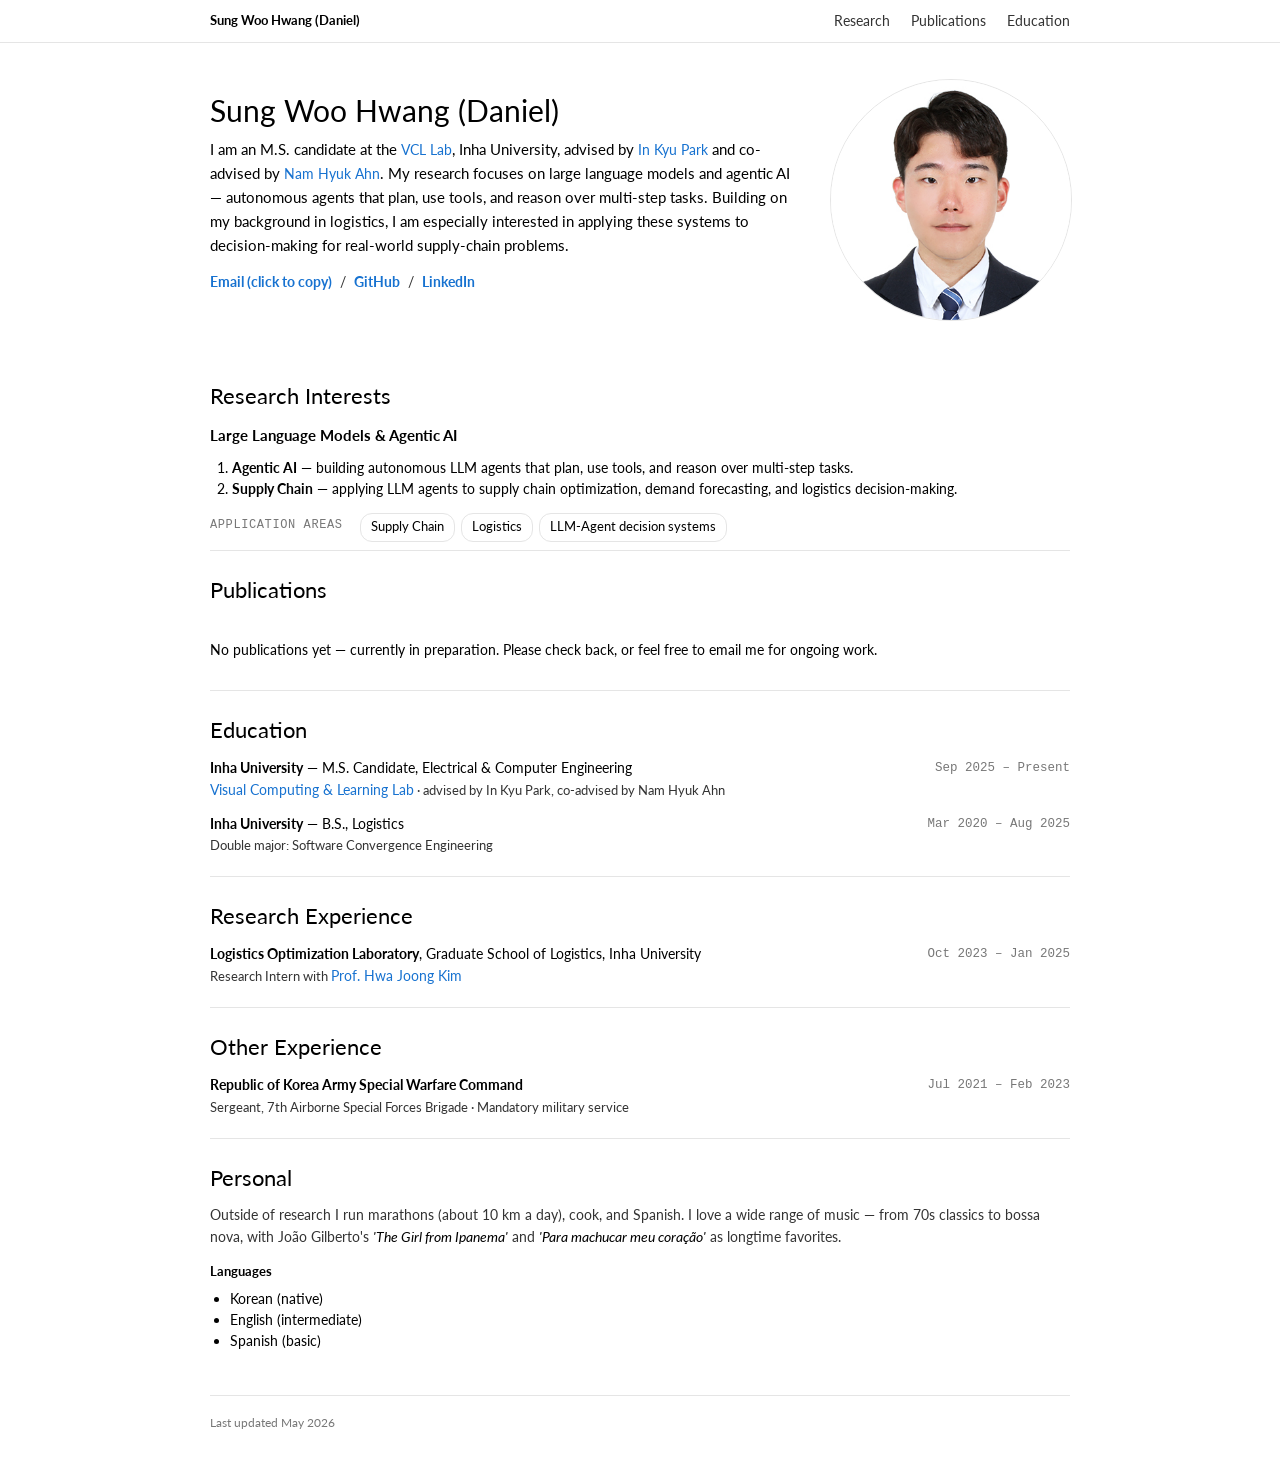
==== index.html @ b9401f95 "Update research interest to Supply Chain; tidy Personal note Co-Authored-By: Claude Opus 4.8 (1M con" ====
<!doctype html>
<html lang="en">
<head>
<meta charset="utf-8">
<title>Sung Woo Hwang (Daniel) — PhD Applicant</title>
<meta name="viewport" content="width=device-width, initial-scale=1">
<meta name="author" content="Sung Woo Hwang (Daniel)">
<link rel="icon" type="image/jpeg" href="images/SungWoo_Hwang.jpg">
<style>
/* ============================================================
   Daniel Hwang Academic Site — Colors & Type
   ============================================================ */

/* ----- Webfonts (Google Fonts CDN, matching the reference) ----- */
@import url('https://fonts.googleapis.com/css2?family=Lato:ital,wght@0,400;0,700;0,900;1,400;1,700&display=swap');

:root {
  /* ----- Color palette ----- */
  /* Foreground / text */
  --fg-1: #000000;          /* primary text — pure black like the reference */
  --fg-2: #333333;           /* secondary text */
  --fg-3: #777777;           /* tertiary text / captions */

  /* Background */
  --bg-1: #ffffff;           /* page background — pure white */
  --bg-2: #fafafa;           /* subtle inset / tables */
  --bg-3: #f0f0f0;           /* dividers / hairlines */

  /* Brand accents — the iconic Jon Barron template pair */
  --link: #1772d0;           /* link blue (resting) */
  --link-hover: #f09228;     /* warm orange (hover/focus) */

  /* Highlight (used for `span.highlight` — paper-title emphasis) */
  --highlight-bg: #ffffd0;   /* pale yellow */

  /* Semantic helpers */
  --rule: #e5e5e5;           /* subtle horizontal rule color */
  --code-bg: #f6f6f6;
  --code-fg: #c7254e;        /* classic Bootstrap-era inline code red */

  /* ----- Type ----- */
  --font-sans: 'Lato', Verdana, Helvetica, sans-serif;
  --font-mono: ui-monospace, SFMono-Regular, Menlo, Monaco, Consolas, "Liberation Mono", monospace;

  /* Font sizes — match the original: body 14px, h2 22px, name 32px */
  --fs-name: 32px;           /* the big name banner */
  --fs-h1: 28px;
  --fs-h2: 22px;             /* section headers ("About Me", "Education"…) */
  --fs-h3: 18px;
  --fs-paper: 14px;          /* .papertitle — bold body */
  --fs-body: 14px;           /* paragraphs, list items, links */
  --fs-small: 12px;          /* footer text */

  /* Weights */
  --fw-regular: 400;
  --fw-bold: 700;            /* used for .papertitle and <strong> */

  /* Line heights */
  --lh-body: 1.5;
  --lh-heading: 1.2;

  /* ----- Spacing (table-layout era — mostly padding-driven) ----- */
  --pad-cell: 16px;          /* td padding inside section tables */
  --pad-profile: 2.5%;       /* % padding around the hero/profile cells */
  --gap-section: 0px;        /* sections butt directly against each other */
  --max-content: 800px;      /* outer table max-width */

  /* ----- Borders / radii ----- */
  --radius-photo: 50%;       /* avatar — circular */
  --radius-box: 10px;        /* .colored-box rounded corners */
  --radius-none: 0px;        /* most elements are unrounded */

  /* ----- Motion ----- */
  --t-fade: 0.2s ease-in-out;
}

/* ============================================================
   Semantic styles — mirror the reference stylesheet exactly
   ============================================================ */

body, td, th, tr, p, a, li, ul {
  font-family: var(--font-sans);
  font-size: var(--fs-body);
  color: var(--fg-1);
  line-height: var(--lh-body);
}

strong {
  font-family: var(--font-sans);
  font-size: var(--fs-body);
  font-weight: var(--fw-bold);
}

h1 {
  margin: 0;
  font-weight: var(--fw-regular);
  font-family: var(--font-sans);
  font-size: var(--fs-h1);
  line-height: var(--lh-heading);
}

h2 {
  margin: 0;
  font-weight: var(--fw-regular);
  font-family: var(--font-sans);
  font-size: var(--fs-h2);
  line-height: var(--lh-heading);
}

h3 {
  margin: 0;
  font-weight: var(--fw-bold);
  font-family: var(--font-sans);
  font-size: var(--fs-h3);
}

.name {
  padding-top: 20px;
  margin: 0;
  font-family: var(--font-sans);
  font-size: var(--fs-name);
  font-weight: var(--fw-regular);
}

.papertitle {
  font-family: var(--font-sans);
  font-size: var(--fs-paper);
  font-weight: var(--fw-bold);
}

a {
  color: var(--link);
  text-decoration: none;
}

a:focus,
a:hover {
  color: var(--link-hover);
  text-decoration: none;
}

span.highlight {
  background-color: var(--highlight-bg);
}

.colored-box {
  color: var(--fg-1);
  padding: 20px;
  display: inline-block;
  border-radius: var(--radius-box);
}

.fade,
.two {
  transition: opacity var(--t-fade);
  -moz-transition: opacity var(--t-fade);
  -webkit-transition: opacity var(--t-fade);
}

</style>
<style>
  html, body { background: #fff; }
  body { margin: 0; }

  .container { max-width: 860px; margin: 0 auto; padding: 0 16px; }

  /* sticky mini nav */
  .topnav {
    position: sticky; top: 0; z-index: 10;
    background: rgba(255,255,255,0.94);
    backdrop-filter: saturate(140%) blur(6px);
    -webkit-backdrop-filter: saturate(140%) blur(6px);
    border-bottom: 1px solid var(--rule);
  }
  .topnav .row {
    max-width: 860px; margin: 0 auto; padding: 10px 16px;
    display: flex; justify-content: space-between; align-items: center;
    font-family: var(--font-sans); font-size: 13px;
  }
  .topnav .name { font-weight: 700; color: var(--fg-1); font-size: 13px; padding: 0; margin: 0; }
  .topnav nav a { margin-left: 18px; color: var(--fg-2); }
  .topnav nav a:hover { color: var(--link-hover); }

  /* hero — circular frame, head positioned to stay visible */
  .hero { display: grid; grid-template-columns: 1fr 240px; gap: 32px;
          padding: 36px 0 22px; align-items: center; }
  .hero .portrait-wrap {
    width: 240px; height: 240px;
    border-radius: 50%;
    overflow: hidden;
    background: #fff;
    border: 1px solid var(--rule);
  }
  .hero img.portrait {
    width: 100%; height: 100%;
    object-fit: cover;
    object-position: center 18%;
    display: block;
  }
  .hero .name { padding: 0; font-size: 30px; line-height: 1.15; margin: 0 0 10px; }
  .hero .intro { font-size: 15px; line-height: 1.6; color: var(--fg-1); margin: 0 0 14px; }
  .hero .links { font-size: 13.5px; color: var(--fg-2); }
  .hero .links a { font-weight: 700; }
  .applying {
    display: inline-block; padding: 3px 9px; font-size: 11px;
    font-family: var(--font-mono); border-radius: 3px;
    background: #fff8d6; color: #8a5a00; margin-bottom: 10px;
    border: 1px solid #f3e0a0;
  }

  /* downloads strip */
  .downloads {
    display: grid; grid-template-columns: repeat(5, 1fr); gap: 8px;
    padding: 14px 0 0;
  }
  .dl {
    display: flex; align-items: center; justify-content: center;
    padding: 14px 12px;
    border: 1px solid var(--rule); border-radius: 6px;
    background: #fafafa;
    text-decoration: none;
    font-size: 14px; font-weight: 700; color: var(--fg-1);
  }
  .dl.ready { background: #fff; border-color: var(--link); color: var(--link); }
  .dl.ready:hover { background: #f0f7ff; color: var(--link-hover); border-color: var(--link-hover); }
  .dl.pending { cursor: default; opacity: 0.65; }

  /* sections */
  section { padding: 26px 0 8px; border-top: 1px solid var(--rule); }
  section:first-of-type { border-top: none; }
  section h2 {
    font-size: 22px; font-weight: 400; margin: 0 0 14px;
  }
  section p { margin: 0 0 10px; font-size: 14px; line-height: 1.6; }

  /* research interests */
  .ri { font-size: 14px; line-height: 1.65; }
  .ri .lead {
    font-size: 15px; font-weight: 700; margin: 0 0 10px;
    color: var(--fg-1);
  }
  .ri .meta-table {
    display: grid;
    grid-template-columns: 150px 1fr;
    row-gap: 10px;
    margin-top: 14px;
    font-size: 14px;
  }
  .ri .meta-table .lbl {
    font-size: 12px; font-family: var(--font-mono);
    color: var(--fg-3); text-transform: uppercase; letter-spacing: 0.05em;
    padding-top: 3px;
  }
  .ri .meta-table ol {
    margin: 0; padding-left: 18px;
  }
  .ri .meta-table ol li { margin-bottom: 4px; }
  .ri .pills { display: flex; flex-wrap: wrap; gap: 6px; }
  .ri .pill {
    font-size: 12.5px;
    padding: 3px 10px; border: 1px solid var(--rule); border-radius: 12px;
    color: var(--fg-1); background: #fff;
  }

  /* publications */
  .pubs { display: grid; gap: 22px; }
  .pub-block h3 {
    font-size: 14px; font-weight: 700;
    margin: 0 0 10px;
    color: var(--fg-1);
    letter-spacing: 0.02em;
  }
  .pub-block .sub {
    font-size: 12px; font-family: var(--font-mono);
    color: var(--fg-3); text-transform: uppercase; letter-spacing: 0.05em;
    margin: 14px 0 8px;
  }
  .pub-block .empty {
    font-size: 13.5px; color: var(--fg-3); font-style: italic;
    padding: 8px 12px; border: 1px dashed var(--rule); border-radius: 4px;
    background: #fcfcfc;
  }

  /* publication entry — thumb + meta, compact */
  .pub {
    display: grid;
    grid-template-columns: 120px 1fr;
    gap: 14px;
    padding: 10px 0;
    border-bottom: 1px solid #f3f3f3;
  }
  .pub:last-child { border-bottom: none; }
  .pub .thumb {
    width: 120px; height: 80px;
    background: #f0f0f0; border: 1px solid var(--rule); border-radius: 4px;
    display: flex; align-items: center; justify-content: center;
    overflow: hidden;
    font-size: 10px; color: var(--fg-3); font-family: var(--font-mono);
    text-align: center;
  }
  .pub .thumb img { width: 100%; height: 100%; object-fit: cover; display: block; }
  .pub .meta { font-size: 13.5px; line-height: 1.5; }
  .pub .ttl { font-weight: 700; font-size: 14px; color: var(--fg-1); margin: 0 0 2px; }
  .pub .authors { color: var(--fg-2); font-size: 12.5px; margin: 0 0 2px; }
  .pub .authors b { color: var(--fg-1); }
  .pub .venue { color: var(--fg-3); font-size: 12px; font-style: italic; margin: 0 0 4px; }
  .pub .desc { color: var(--fg-1); font-size: 13px; margin: 4px 0 6px; line-height: 1.5; }
  .pub .actions { font-size: 12px; font-family: var(--font-mono); }
  .pub .actions a {
    margin-right: 10px; padding: 1px 6px;
    border: 1px solid var(--link); border-radius: 3px;
    color: var(--link);
  }
  .pub .actions a:hover { color: var(--link-hover); border-color: var(--link-hover); }

  /* education / experience */
  .item { display: grid; grid-template-columns: 1fr auto; gap: 10px; margin-bottom: 12px; }
  .item .body { font-size: 14px; line-height: 1.55; }
  .item .body .org { font-weight: 700; }
  .item .body .role { color: var(--fg-1); }
  .item .body .sub { color: var(--fg-2); font-size: 13px; }
  .item .when {
    font-size: 12.5px; color: var(--fg-3);
    font-family: var(--font-mono); white-space: nowrap;
    padding-top: 2px;
  }

  /* about (personal — bottom) */
  .about { font-size: 13.5px; color: var(--fg-2); line-height: 1.6; }
  .about em { color: var(--fg-1); }

  /* footer */
  footer {
    margin-top: 36px; padding: 18px 0 28px;
    border-top: 1px solid var(--rule);
    font-size: 12px; color: var(--fg-3); display: flex; justify-content: space-between;
  }
  footer a { color: var(--fg-3); }

  @media (max-width: 720px) {
    .hero { grid-template-columns: 1fr; }
    .hero .portrait-wrap { width: 180px; height: 180px; margin: 0 auto; }
    .downloads { grid-template-columns: repeat(2, 1fr); }
    .ri .meta-table { grid-template-columns: 1fr; row-gap: 4px; }
    .ri .meta-table .lbl { padding-top: 8px; }
  }
</style>
</head>
<body>

<div class="topnav">
  <div class="row">
    <p class="name">Sung Woo Hwang (Daniel)</p>
    <nav>
      <a href="#research">Research</a>
      <a href="#publications">Publications</a>
      <a href="#education">Education</a>
      <!-- <a href="#documents">Documents</a> -->
    </nav>
  </div>
</div>

<div class="container">

  <!-- HERO -->
  <header class="hero">
    <div>
      <p class="name">Sung Woo Hwang (Daniel)</p>
      <p class="intro">
        I am an M.S. candidate at the <a href="https://sites.google.com/view/vcl-lab/home">VCL Lab</a>, Inha University, advised by <a href="https://sites.google.com/view/vcl-lab/members/current">In Kyu Park</a> and co-advised by <a href="https://nmhkahn.github.io/">Nam Hyuk Ahn</a>. My research focuses on large language models and agentic AI — autonomous agents that plan, use tools, and reason over multi-step tasks. Building on my background in logistics, I am especially interested in applying these systems to decision-making for real-world supply-chain problems.
      </p>
      <p class="links">
        <a href="#" class="email-copy-link" onclick="copyEmail(event)">Email (click to copy)</a> &nbsp;/&nbsp;
        <a href="https://github.com/Sangreal0616">GitHub</a> &nbsp;/&nbsp;
        <a href="https://www.linkedin.com/in/sung-woo-hwang-6a5749332">LinkedIn</a>
        <!-- &nbsp;/&nbsp; <a href="#documents">Documents</a> -->
      </p>
    </div>
    <div class="portrait-wrap">
      <img class="portrait" src="images/SungWoo_Hwang.jpg" alt="Sung Woo Hwang">
    </div>
  </header>

  <!-- DOCUMENTS (disabled — re-enable by uncommenting the block below)
  <section id="documents" style="border-top:none; padding-top: 0;">
    <h2>Documents</h2>
    <div class="downloads">
      <a class="dl pending" aria-disabled="true">CV</a>
      <a class="dl pending" aria-disabled="true">SOP</a>
      <a class="dl pending" aria-disabled="true">Transcript</a>
      <a class="dl pending" aria-disabled="true">GRE</a>
      <a class="dl pending" aria-disabled="true">TOEFL</a>
    </div>
  </section>
  -->

  <!-- Spacer so the first visible section (Research) doesn't butt against the hero -->
  <div style="height: 14px;"></div>

  <!-- RESEARCH -->
  <section id="research">
    <h2>Research Interests</h2>
    <div class="ri">
      <p class="lead">Large Language Models &amp; Agentic AI</p>
      <ol style="padding-left: 22px; margin: 0;">
        <li><b>Agentic AI</b> — building autonomous LLM agents that plan, use tools, and reason over multi-step tasks.</li>
        <li><b>Supply Chain</b> — applying LLM agents to supply chain optimization, demand forecasting, and logistics decision-making.</li>
      </ol>

      <div class="meta-table">
        <div class="lbl">Application Areas</div>
        <div class="pills">
          <span class="pill">Supply Chain</span>
          <span class="pill">Logistics</span>
          <span class="pill">LLM-Agent decision systems</span>
        </div>
      </div>
    </div>
  </section>

  <!-- PUBLICATIONS -->
  <section id="publications">
    <h2>Publications</h2>
    <div class="pubs">

      <div class="empty" style="padding: 22px 0;">
        No publications yet — currently in preparation. Please check back, or feel free to email me for ongoing work.
      </div>

      <!--
      ============================================================
      TEMPLATE for adding a publication later.
      Copy the markup below into <div class="pubs"> and remove the
      .empty placeholder above when adding your first paper.

      <div class="pub-block">
        <h3>International</h3>
        <div class="sub">Journal</div>
        <div class="pub">
          <div class="thumb">[ figure ]</div>
          <div class="meta">
            <p class="ttl">Paper title here</p>
            <p class="authors"><b>S. W. Hwang</b>, Co-author A, Co-author B</p>
            <p class="venue">Venue name &middot; Year</p>
            <p class="desc">One-line summary.</p>
            <p class="actions">
              <a href="#">paper</a><a href="#">code</a><a href="#">demo</a>
            </p>
          </div>
        </div>
      </div>

      Notes:
      - h3 values: "International" or "Domestic (Korea)"
      - sub values: "Journal" or "Conference" or "Workshop"
      - thumb can be plain text or an <img src="...">
      ============================================================
      -->

    </div>
  </section>

  <!-- EDUCATION -->
  <section id="education">
    <h2>Education</h2>
    <div class="item">
      <div class="body">
        <span class="org">Inha University</span> — M.S. Candidate, Electrical &amp; Computer Engineering<br>
        <span class="sub"><a href="https://sites.google.com/view/vcl-lab/home">Visual Computing &amp; Learning Lab</a> · advised by In Kyu Park, co-advised by Nam Hyuk Ahn</span>
      </div>
      <div class="when">Sep 2025 – Present</div>
    </div>
    <div class="item">
      <div class="body">
        <span class="org">Inha University</span> — B.S., Logistics<br>
        <span class="sub">Double major: Software Convergence Engineering</span>
      </div>
      <div class="when">Mar 2020 – Aug 2025</div>
    </div>
  </section>

  <!-- RESEARCH EXPERIENCE -->
  <section id="experience">
    <h2>Research Experience</h2>
    <div class="item">
      <div class="body">
        <span class="org">Logistics Optimization Laboratory</span>, Graduate School of Logistics, Inha University<br>
        <span class="sub">Research Intern with <a href="https://apsl.inha.ac.kr/logistics/4373/subview.do">Prof. Hwa Joong Kim</a></span>
      </div>
      <div class="when">Oct 2023 – Jan 2025</div>
    </div>
  </section>

  <!-- OTHER EXPERIENCE -->
  <section id="other">
    <h2>Other Experience</h2>
    <div class="item">
      <div class="body">
        <span class="org">Republic of Korea Army Special Warfare Command</span><br>
        <span class="sub">Sergeant, 7th Airborne Special Forces Brigade · Mandatory military service</span>
      </div>
      <div class="when">Jul 2021 – Feb 2023</div>
    </div>
  </section>

  <!-- ABOUT (personal) -->
  <section id="about">
    <h2>Personal</h2>
    <p class="about">
      Outside of research I run marathons (about 10&nbsp;km a day), cook, and Spanish. I love a wide range of music — from 70s classics to bossa nova, with João&nbsp;Gilberto's <em>'The Girl from Ipanema'</em> and <em>'Para machucar meu coração'</em> as longtime favorites.
    </p>
    <h3 style="font-size:13px; font-weight:700; margin: 14px 0 6px; color: var(--fg-1);">Languages</h3>
    <ul style="margin:0; padding-left: 20px; font-size: 13.5px; color: var(--fg-2); line-height: 1.7;">
      <li>Korean (native)</li>
      <li>English (intermediate)</li>
      <li>Spanish (basic)</li>
    </ul>
  </section>

  <footer>
    <span>Last updated May 2026</span>
  </footer>

</div>

<script>
function copyEmail(event) {
  event.preventDefault();
  const email = 'sungwoo.hwang6@gmail.com';
  const link = event.currentTarget;
  const original = link.textContent;
  const showFeedback = (msg) => {
    link.textContent = msg;
    setTimeout(() => { link.textContent = original; }, 1500);
  };
  if (navigator.clipboard && navigator.clipboard.writeText) {
    navigator.clipboard.writeText(email)
      .then(() => showFeedback('Copied!'))
      .catch(() => showFeedback(email));
  } else {
    showFeedback('Copied!');
  }
}
</script>

</body>
</html>
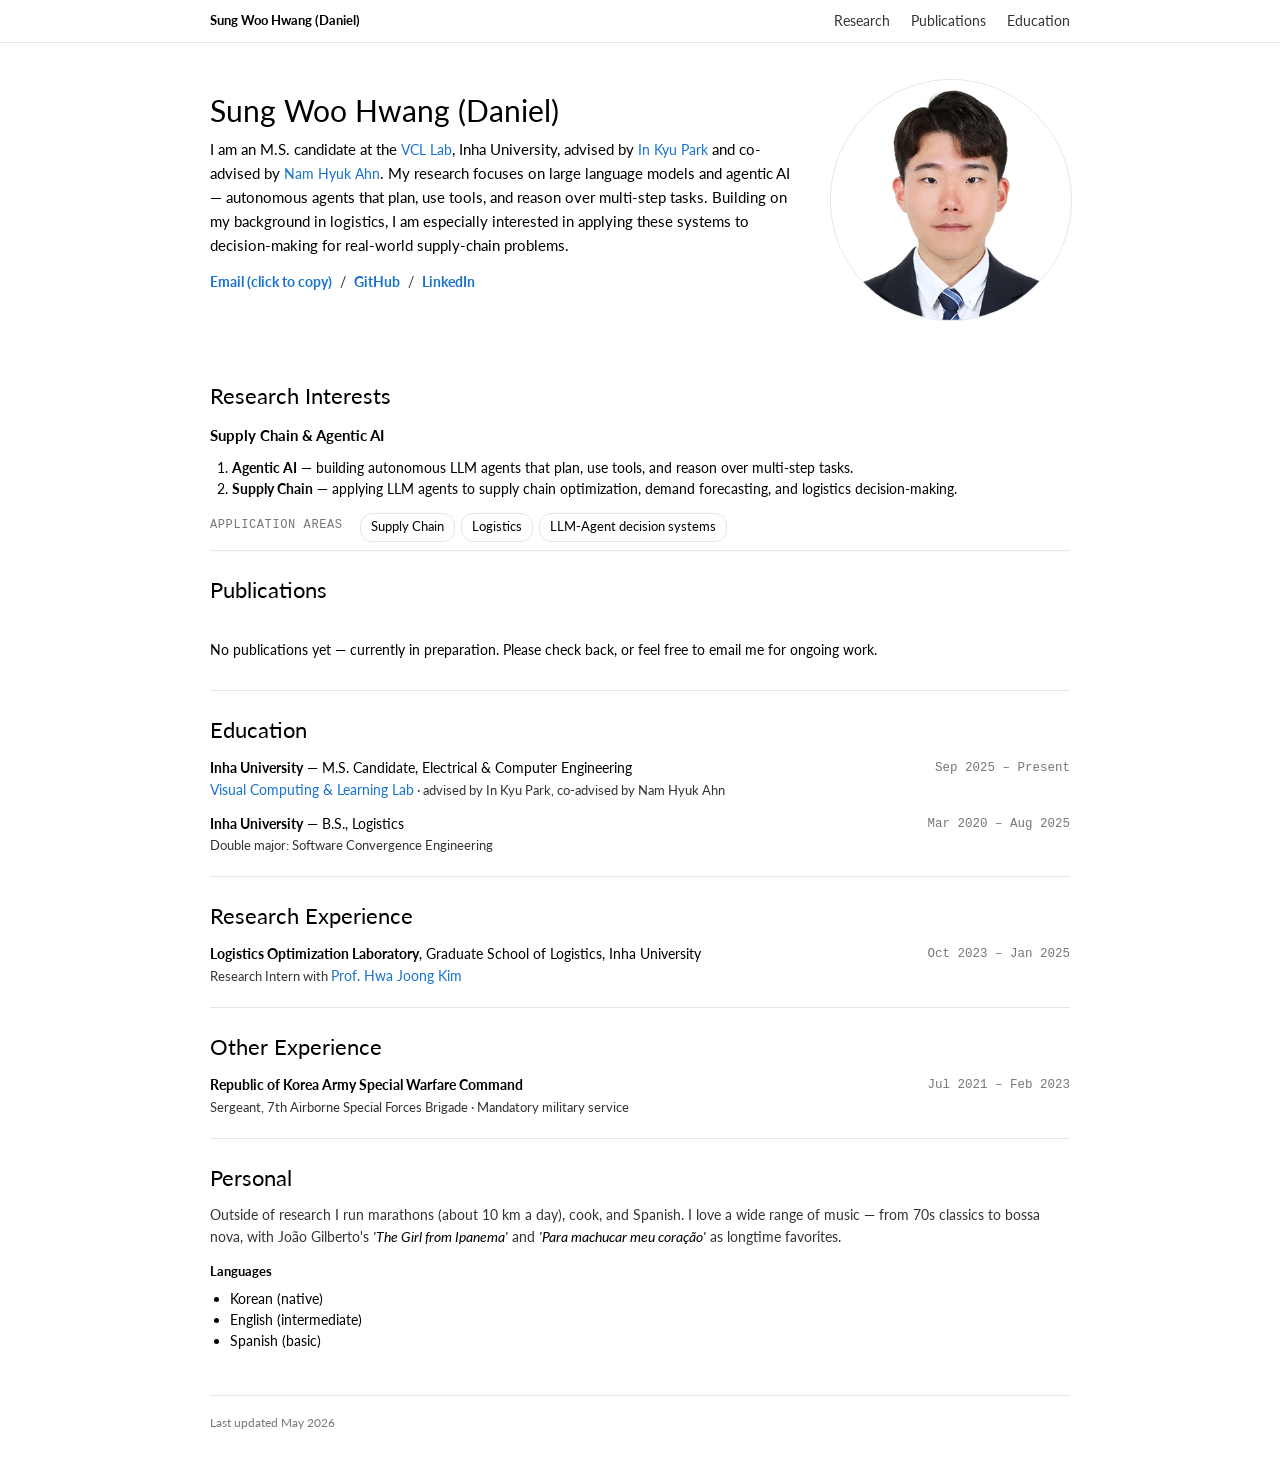
==== commit ec3afc81: "Reframe research lead to Supply Chain & Agentic AI Co-Authored-By: Claude Opus 4.8 (1M context) <nor" ====
--- a/index.html
+++ b/index.html
@@ -401,7 +401,7 @@
   <section id="research">
     <h2>Research Interests</h2>
     <div class="ri">
-      <p class="lead">Large Language Models &amp; Agentic AI</p>
+      <p class="lead">Supply Chain &amp; Agentic AI</p>
       <ol style="padding-left: 22px; margin: 0;">
         <li><b>Agentic AI</b> — building autonomous LLM agents that plan, use tools, and reason over multi-step tasks.</li>
         <li><b>Supply Chain</b> — applying LLM agents to supply chain optimization, demand forecasting, and logistics decision-making.</li>
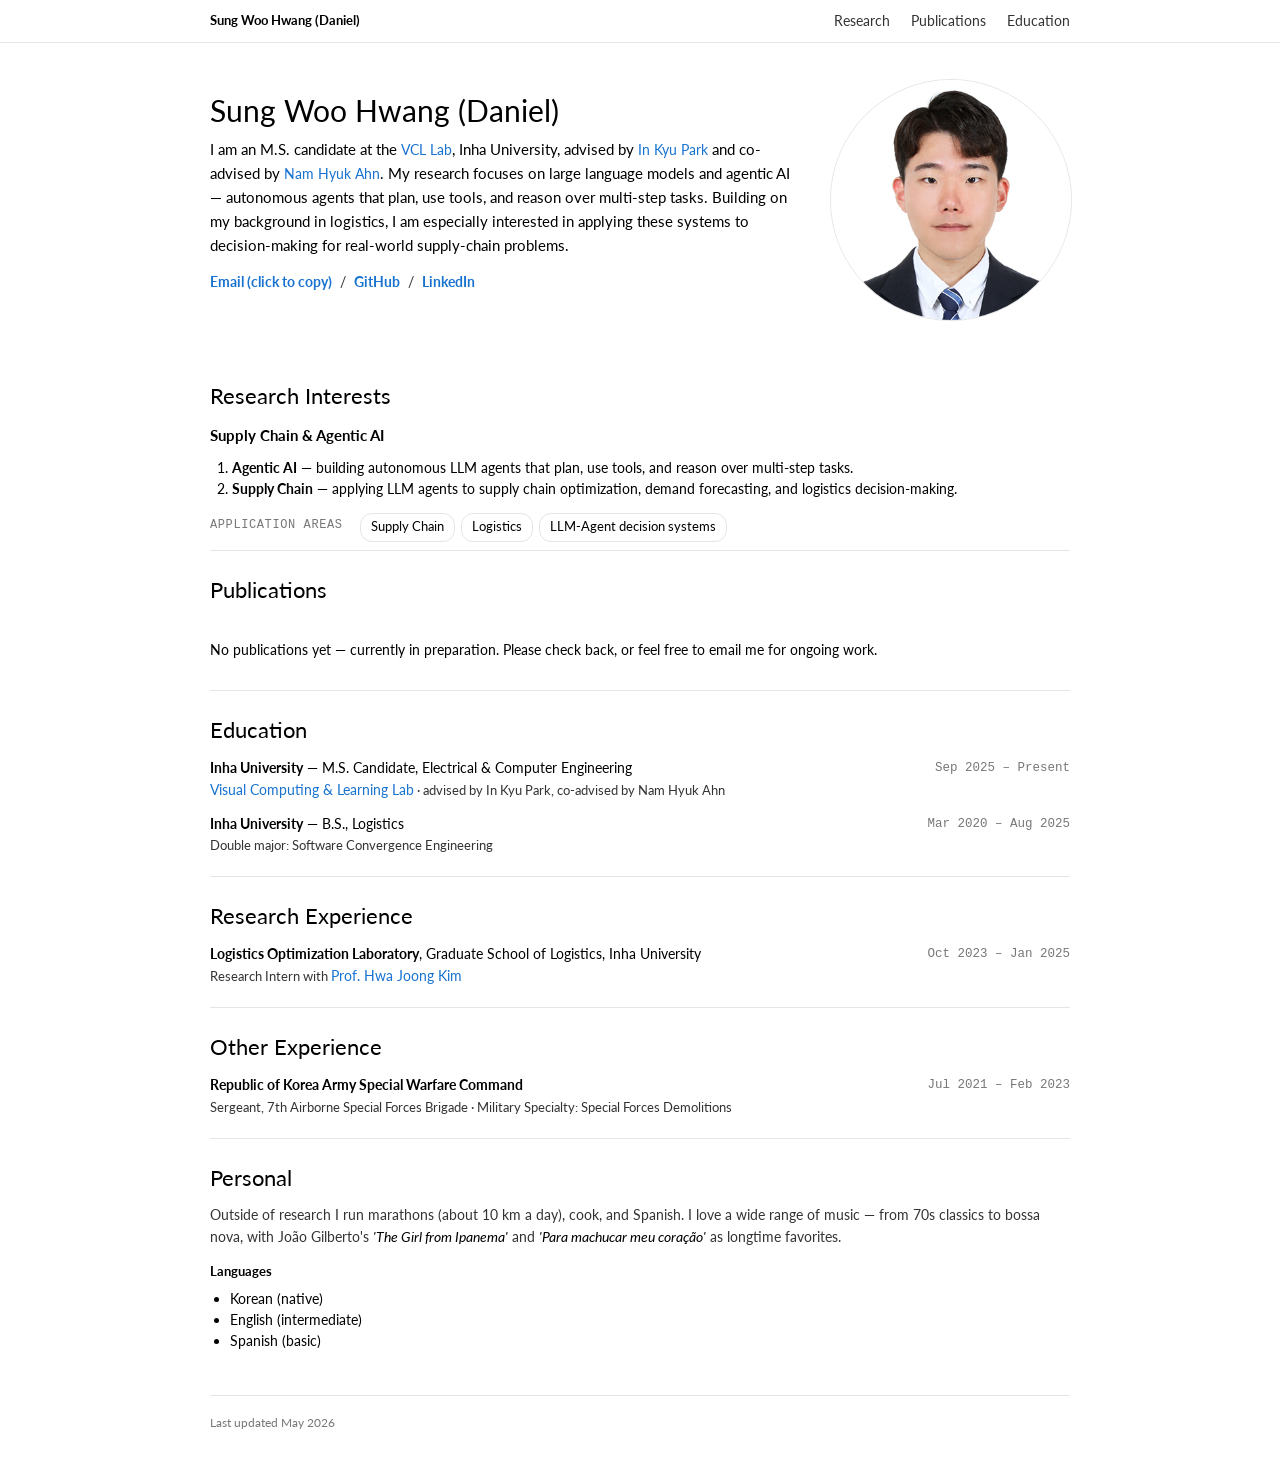
==== commit 9d494d1c: "Update military service line to specialty Co-Authored-By: Claude Opus 4.8 (1M context) <noreply@anth" ====
--- a/index.html
+++ b/index.html
@@ -497,7 +497,7 @@
     <div class="item">
       <div class="body">
         <span class="org">Republic of Korea Army Special Warfare Command</span><br>
-        <span class="sub">Sergeant, 7th Airborne Special Forces Brigade · Mandatory military service</span>
+        <span class="sub">Sergeant, 7th Airborne Special Forces Brigade · Military Specialty: Special Forces Demolitions</span>
       </div>
       <div class="when">Jul 2021 – Feb 2023</div>
     </div>
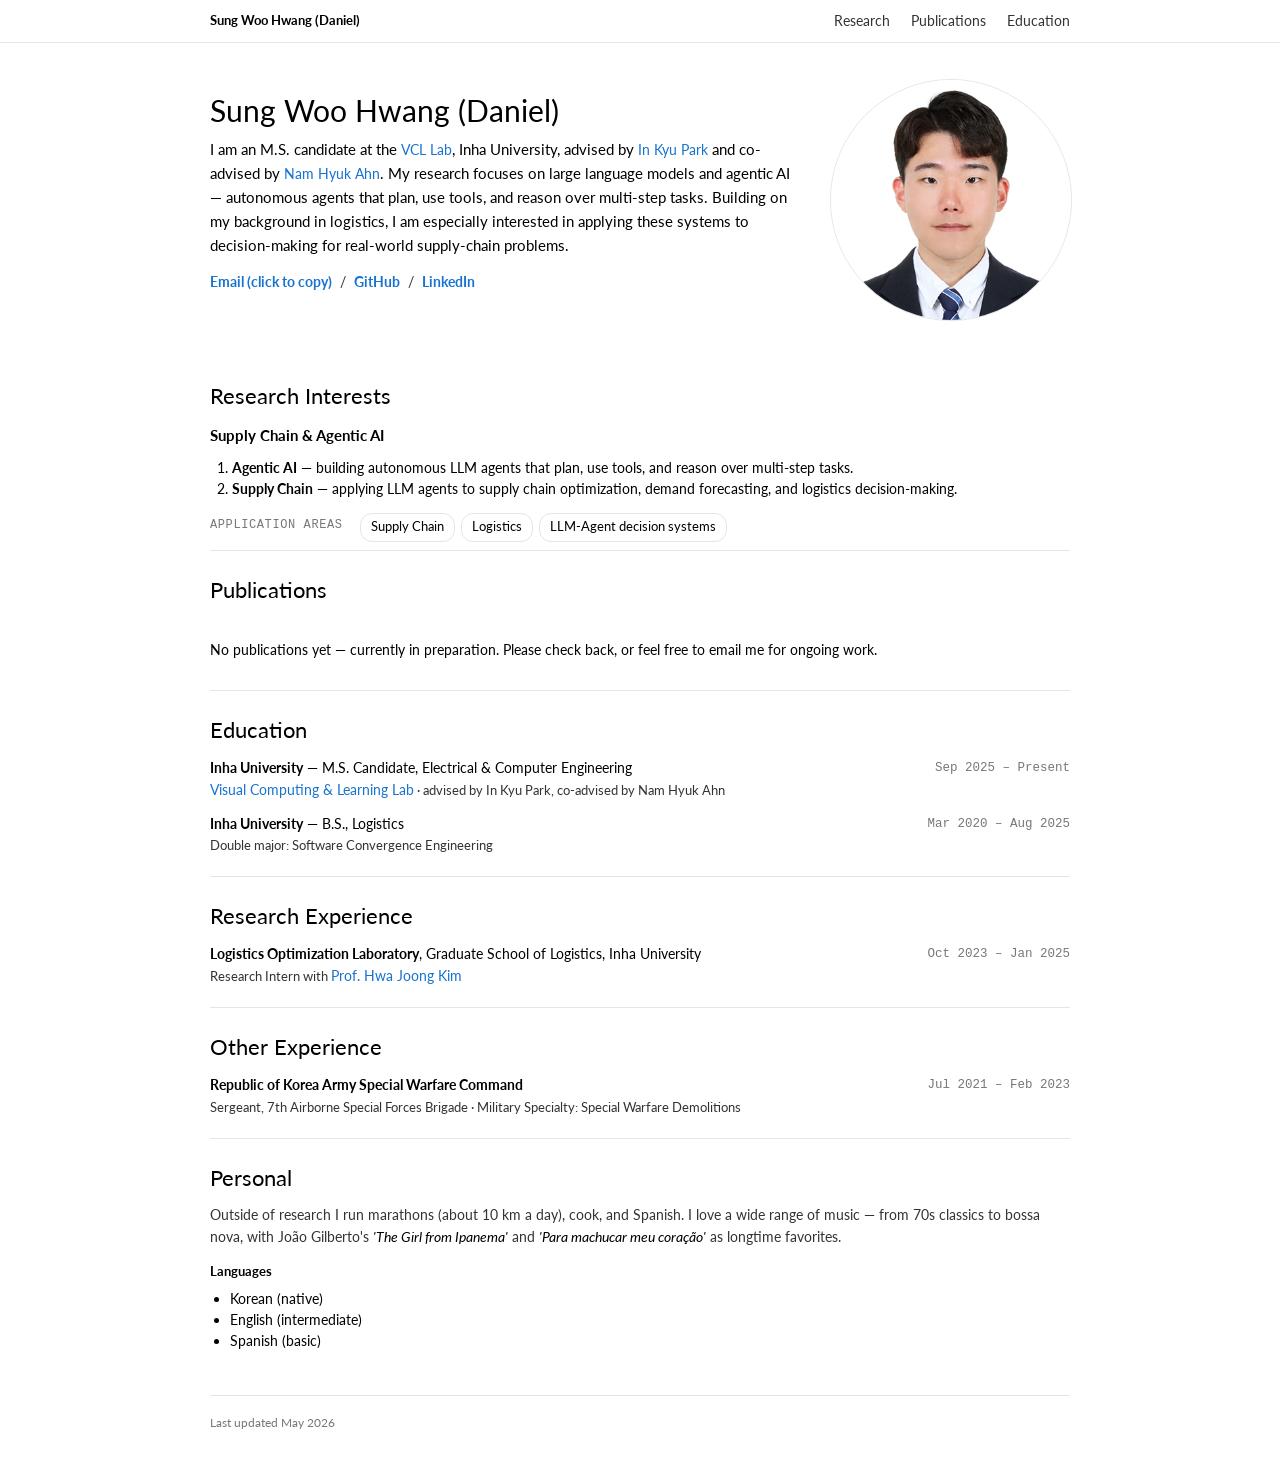
==== commit aba510f6: "Reword military specialty to Special Warfare Demolitions Co-Authored-By: Claude Opus 4.8 (1M context" ====
--- a/index.html
+++ b/index.html
@@ -497,7 +497,7 @@
     <div class="item">
       <div class="body">
         <span class="org">Republic of Korea Army Special Warfare Command</span><br>
-        <span class="sub">Sergeant, 7th Airborne Special Forces Brigade · Military Specialty: Special Forces Demolitions</span>
+        <span class="sub">Sergeant, 7th Airborne Special Forces Brigade · Military Specialty: Special Warfare Demolitions</span>
       </div>
       <div class="when">Jul 2021 – Feb 2023</div>
     </div>
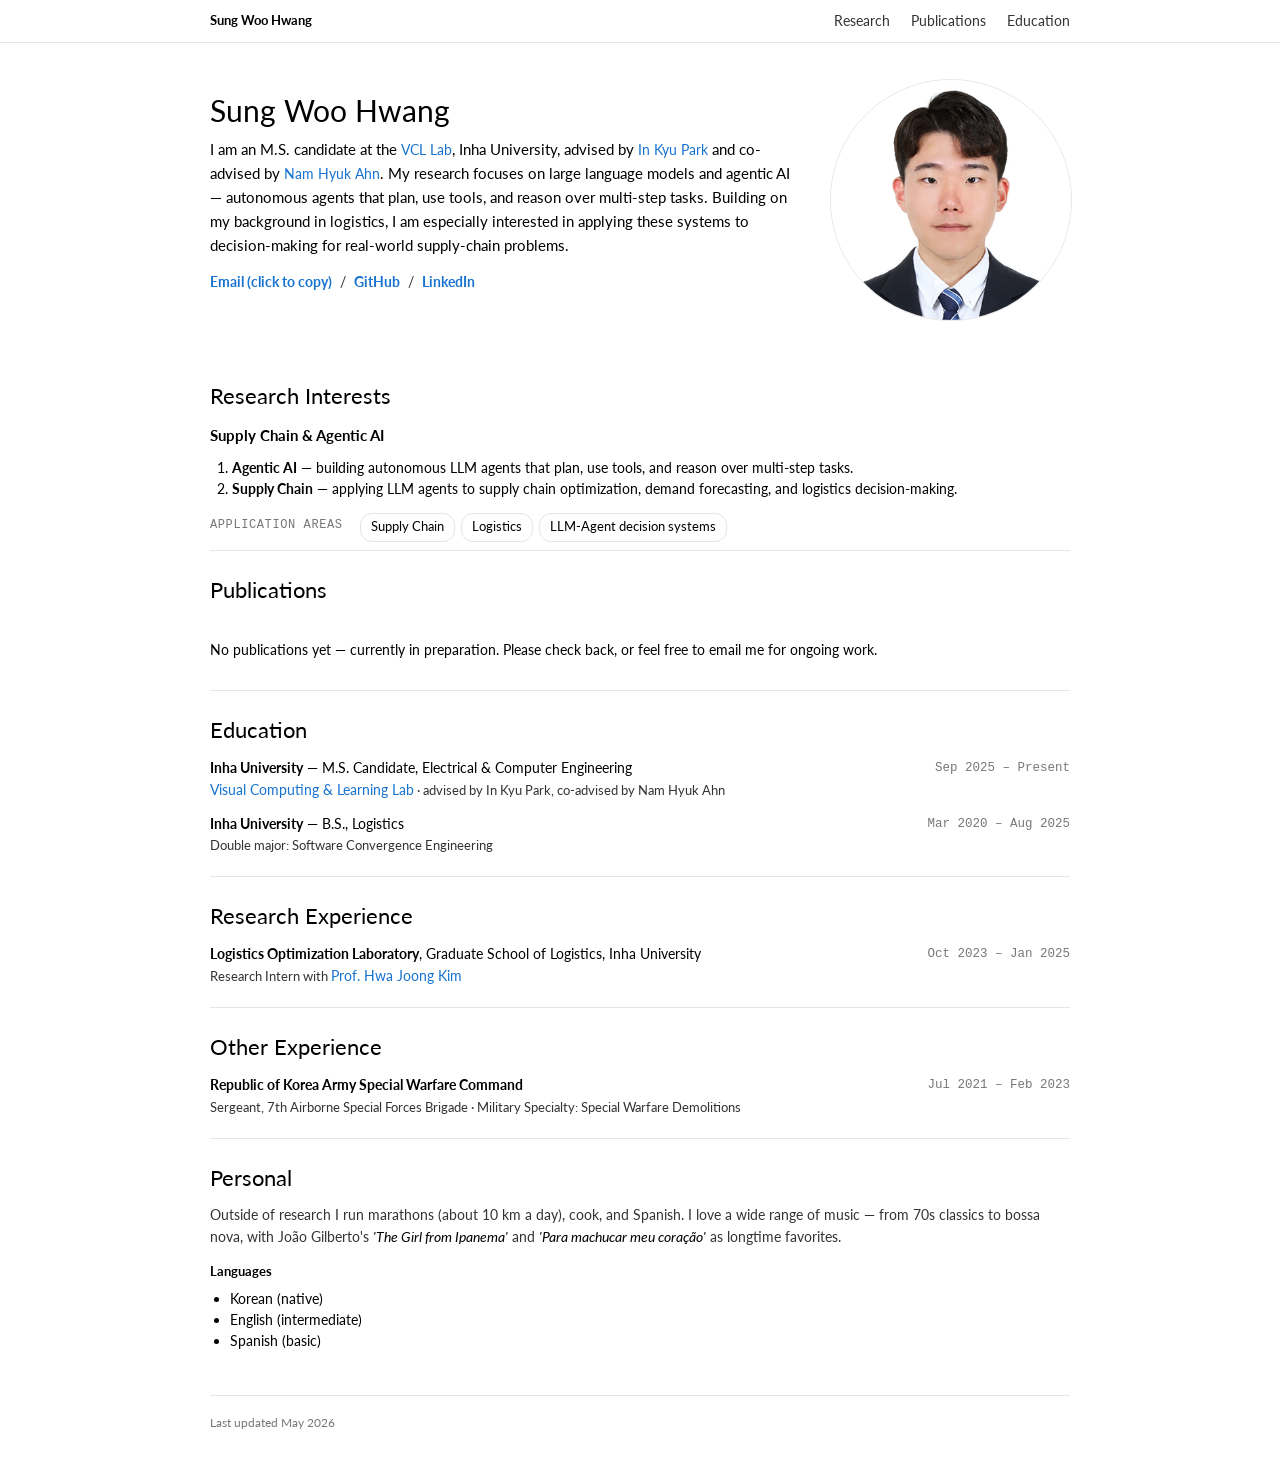
==== commit ad93c1ad: "Remove "(Daniel)" from name across site Updates the page title, author meta, sticky nav, and hero he" ====
--- a/index.html
+++ b/index.html
@@ -2,13 +2,13 @@
 <html lang="en">
 <head>
 <meta charset="utf-8">
-<title>Sung Woo Hwang (Daniel) — PhD Applicant</title>
+<title>Sung Woo Hwang — PhD Applicant</title>
 <meta name="viewport" content="width=device-width, initial-scale=1">
-<meta name="author" content="Sung Woo Hwang (Daniel)">
+<meta name="author" content="Sung Woo Hwang">
 <link rel="icon" type="image/jpeg" href="images/SungWoo_Hwang.jpg">
 <style>
 /* ============================================================
-   Daniel Hwang Academic Site — Colors & Type
+   Sung Woo Hwang Academic Site — Colors & Type
    ============================================================ */
 
 /* ----- Webfonts (Google Fonts CDN, matching the reference) ----- */
@@ -350,7 +350,7 @@
 
 <div class="topnav">
   <div class="row">
-    <p class="name">Sung Woo Hwang (Daniel)</p>
+    <p class="name">Sung Woo Hwang</p>
     <nav>
       <a href="#research">Research</a>
       <a href="#publications">Publications</a>
@@ -365,7 +365,7 @@
   <!-- HERO -->
   <header class="hero">
     <div>
-      <p class="name">Sung Woo Hwang (Daniel)</p>
+      <p class="name">Sung Woo Hwang</p>
       <p class="intro">
         I am an M.S. candidate at the <a href="https://sites.google.com/view/vcl-lab/home">VCL Lab</a>, Inha University, advised by <a href="https://sites.google.com/view/vcl-lab/members/current">In Kyu Park</a> and co-advised by <a href="https://nmhkahn.github.io/">Nam Hyuk Ahn</a>. My research focuses on large language models and agentic AI — autonomous agents that plan, use tools, and reason over multi-step tasks. Building on my background in logistics, I am especially interested in applying these systems to decision-making for real-world supply-chain problems.
       </p>
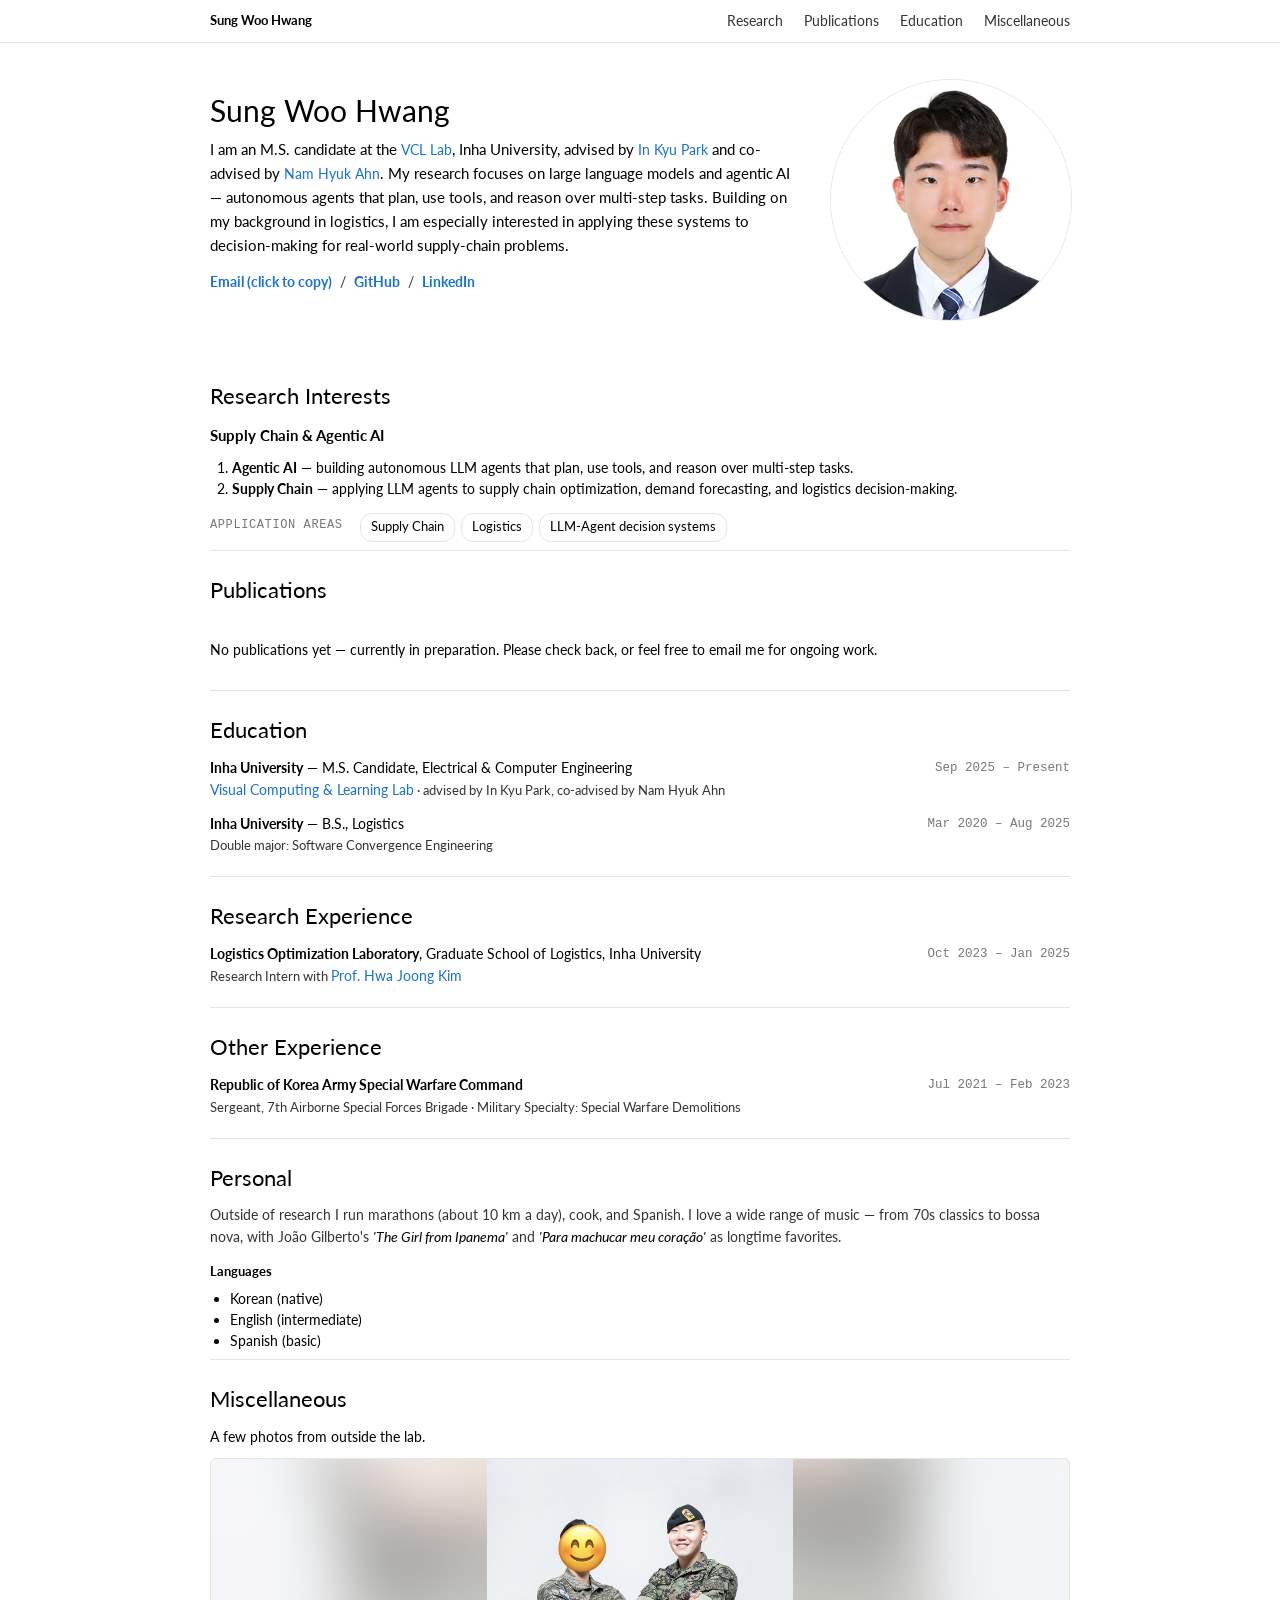
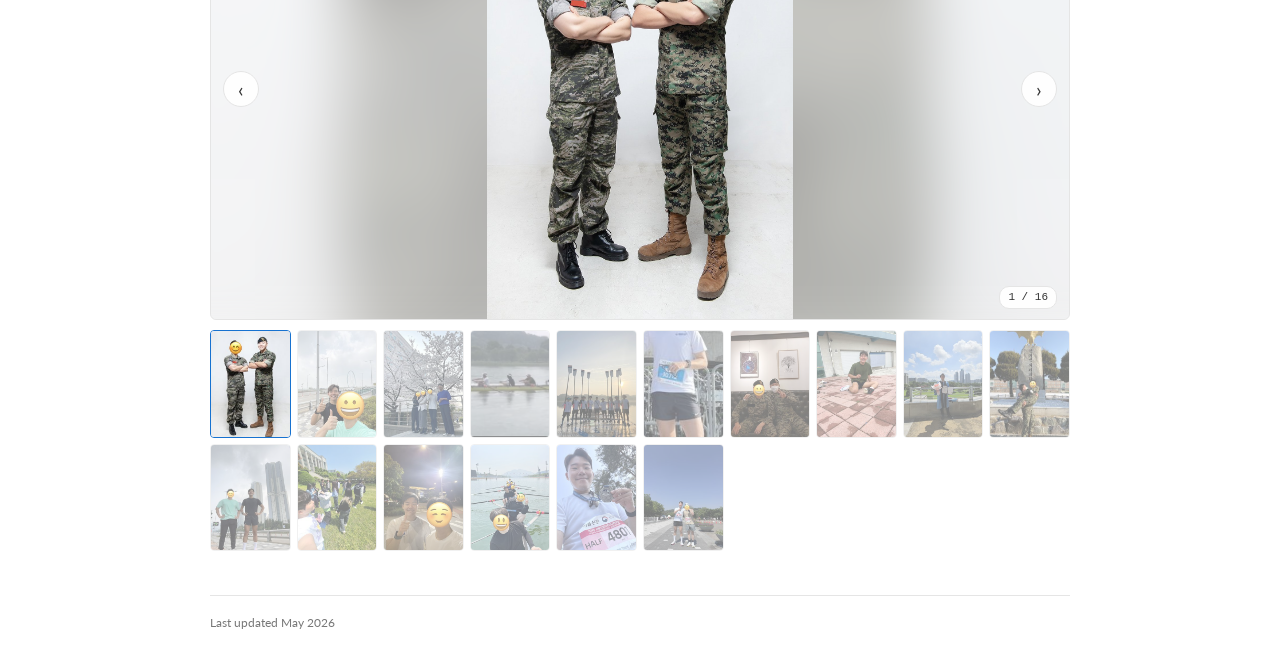
==== commit 9af00936: "Add Miscellaneous photo gallery Shuffles the 16 personal photos on each visit and rotates through th" ====
--- a/index.html
+++ b/index.html
@@ -329,6 +329,92 @@
   .about { font-size: 13.5px; color: var(--fg-2); line-height: 1.6; }
   .about em { color: var(--fg-1); }
 
+  /* miscellaneous gallery */
+  .gallery { margin-top: 4px; }
+
+  /* contained stage — the set mixes 3:4 portraits with a 0.27 panorama and a
+     16:9 landscape, so nothing is cropped to a fixed frame */
+  .gallery .stage {
+    position: relative;
+    height: 460px;
+    background: var(--bg-2);
+    border: 1px solid var(--rule);
+    border-radius: 6px;
+    overflow: hidden;
+  }
+  .gallery .shot {
+    position: absolute; top: 0; left: 0;
+    width: 100%; height: 100%;
+    object-fit: contain;
+    opacity: 0;
+    transition: opacity 0.45s ease-in-out;
+  }
+  .gallery .shot.on { opacity: 1; }
+
+  /* blurred fill behind the photo — the set is mostly 3:4 portrait, which would
+     otherwise leave most of a full-width stage as flat grey */
+  .gallery .haze {
+    position: absolute; top: 0; left: 0;
+    width: 100%; height: 100%;
+    object-fit: cover;
+    transform: scale(1.18);
+    filter: blur(26px) saturate(1.25);
+    opacity: 0.38;
+    transition: opacity 0.45s ease-in-out;
+  }
+
+  .gallery .gnav {
+    position: absolute; top: 50%;
+    transform: translateY(-50%);
+    width: 36px; height: 36px; padding: 0;
+    display: flex; align-items: center; justify-content: center;
+    font: 400 20px/1 var(--font-sans);
+    color: var(--fg-2);
+    background: rgba(255,255,255,0.92);
+    border: 1px solid var(--rule);
+    border-radius: 50%;
+    cursor: pointer;
+    transition: color var(--t-fade), border-color var(--t-fade);
+  }
+  .gallery .gnav:hover,
+  .gallery .gnav:focus-visible { color: var(--link-hover); border-color: var(--link-hover); }
+  .gallery .gnav.prev { left: 12px; }
+  .gallery .gnav.next { right: 12px; }
+
+  .gallery .count {
+    position: absolute; right: 12px; bottom: 10px; margin: 0;
+    padding: 2px 8px;
+    font-family: var(--font-mono); font-size: 11px; color: var(--fg-2);
+    background: rgba(255,255,255,0.92);
+    border: 1px solid var(--rule); border-radius: 10px;
+  }
+
+  /* full contact sheet — every photo, click to jump */
+  .gallery .strip {
+    display: grid;
+    grid-template-columns: repeat(auto-fill, minmax(76px, 1fr));
+    gap: 6px;
+    margin-top: 10px;
+  }
+  .gallery .strip button {
+    padding: 0; aspect-ratio: 3 / 4;
+    background: var(--bg-2);
+    border: 1px solid var(--rule); border-radius: 4px;
+    overflow: hidden; cursor: pointer;
+    opacity: 0.5;
+    transition: opacity var(--t-fade), border-color var(--t-fade);
+  }
+  .gallery .strip button img {
+    width: 100%; height: 100%; object-fit: cover; display: block;
+  }
+  .gallery .strip button:hover,
+  .gallery .strip button:focus-visible { opacity: 1; }
+  .gallery .strip button[aria-current="true"] { opacity: 1; border-color: var(--link); }
+
+  @media (prefers-reduced-motion: reduce) {
+    .gallery .shot { transition: none; }
+  }
+
   /* footer */
   footer {
     margin-top: 36px; padding: 18px 0 28px;
@@ -343,6 +429,11 @@
     .downloads { grid-template-columns: repeat(2, 1fr); }
     .ri .meta-table { grid-template-columns: 1fr; row-gap: 4px; }
     .ri .meta-table .lbl { padding-top: 8px; }
+    /* four nav links no longer fit beside the name on a phone */
+    .topnav .row { flex-wrap: wrap; row-gap: 2px; }
+    .topnav nav a { margin: 0 16px 0 0; }
+    .gallery .stage { height: 340px; }
+    .gallery .strip { grid-template-columns: repeat(auto-fill, minmax(62px, 1fr)); }
   }
 </style>
 </head>
@@ -355,6 +446,7 @@
       <a href="#research">Research</a>
       <a href="#publications">Publications</a>
       <a href="#education">Education</a>
+      <a href="#misc">Miscellaneous</a>
       <!-- <a href="#documents">Documents</a> -->
     </nav>
   </div>
@@ -517,6 +609,26 @@
     </ul>
   </section>
 
+  <!-- MISCELLANEOUS -->
+  <section id="misc">
+    <h2>Miscellaneous</h2>
+    <p>A few photos from outside the lab.</p>
+
+    <div class="gallery" id="gallery">
+      <div class="stage">
+        <img class="haze" alt="" aria-hidden="true">
+        <!-- two layers so one can decode underneath while the other is visible -->
+        <img class="shot" alt="">
+        <img class="shot" alt="">
+        <button class="gnav prev" type="button" aria-label="Previous photo">&#8249;</button>
+        <button class="gnav next" type="button" aria-label="Next photo">&#8250;</button>
+        <p class="count" aria-live="polite"></p>
+      </div>
+      <!-- thumbnails are built in JS so they follow the shuffled order -->
+      <div class="strip"></div>
+    </div>
+  </section>
+
   <footer>
     <span>Last updated May 2026</span>
   </footer>
@@ -541,6 +653,112 @@
     showFeedback('Copied!');
   }
 }
+
+/* ============================================================
+   Miscellaneous gallery
+   Shuffles the photo order on every visit, then rotates through it
+   one at a time. Arrows and the thumbnail grid below share that order.
+   ============================================================ */
+(function () {
+  var root = document.getElementById('gallery');
+  if (!root) return;
+
+  var COUNT = 16;        // images/misc/01.jpg … 16.jpg
+  var DELAY = 5000;      // ms between auto-advances
+
+  var stage   = root.querySelector('.stage');
+  var strip   = root.querySelector('.strip');
+  var layers  = root.querySelectorAll('.shot');
+  var haze    = root.querySelector('.haze');
+  var counter = root.querySelector('.count');
+
+  function pad(n) { return n < 10 ? '0' + n : String(n); }
+  function view(i)  { return 'images/misc/' + pad(i + 1) + '.jpg'; }
+  function thumb(i) { return 'images/misc/thumbs/' + pad(i + 1) + '.jpg'; }
+
+  // Fisher–Yates — the featured photo differs from visit to visit
+  var order = [];
+  for (var i = 0; i < COUNT; i++) order.push(i);
+  for (var i = order.length - 1; i > 0; i--) {
+    var j = Math.floor(Math.random() * (i + 1));
+    var t = order[i]; order[i] = order[j]; order[j] = t;
+  }
+
+  var buttons = order.map(function (photo, slot) {
+    var b = document.createElement('button');
+    b.type = 'button';
+    b.setAttribute('aria-label', 'Show photo ' + (slot + 1) + ' of ' + COUNT);
+    var img = document.createElement('img');
+    img.src = thumb(photo);
+    img.alt = '';
+    img.loading = 'lazy';
+    img.decoding = 'async';
+    b.appendChild(img);
+    b.addEventListener('click', function () { go(slot); restart(); });
+    strip.appendChild(b);
+    return b;
+  });
+
+  var pos = 0, front = 0, token = 0;
+
+  function go(slot) {
+    slot = ((slot % COUNT) + COUNT) % COUNT;   // wrap both directions
+    var mine = ++token;
+    pos = slot;
+
+    counter.textContent = (slot + 1) + ' / ' + COUNT;
+    buttons.forEach(function (b, i) {
+      b.setAttribute('aria-current', i === slot ? 'true' : 'false');
+    });
+
+    var back = layers[1 - front];
+    back.src = view(order[slot]);
+    back.alt = 'Personal photo ' + (slot + 1) + ' of ' + COUNT;
+
+    // fade in only once decoded, so a half-drawn image never shows
+    var swap = function () {
+      if (mine !== token) return;              // a newer request superseded this
+      back.classList.add('on');
+      layers[front].classList.remove('on');
+      haze.src = back.src;                     // already decoded, so no extra fetch
+      front = 1 - front;
+    };
+    if (back.decode) back.decode().then(swap).catch(swap);
+    else swap();
+
+    new Image().src = view(order[(slot + 1) % COUNT]);   // preload the next
+  }
+
+  var timer = null;
+  var reduced = window.matchMedia('(prefers-reduced-motion: reduce)');
+
+  function start() {
+    if (timer || reduced.matches) return;
+    timer = setInterval(function () { go(pos + 1); }, DELAY);
+  }
+  function stop() { clearInterval(timer); timer = null; }
+  function restart() { stop(); start(); }     // full delay after a manual jump
+
+  root.querySelector('.prev').addEventListener('click', function () { go(pos - 1); restart(); });
+  root.querySelector('.next').addEventListener('click', function () { go(pos + 1); restart(); });
+
+  root.addEventListener('keydown', function (e) {
+    if (e.key === 'ArrowLeft')  { go(pos - 1); restart(); e.preventDefault(); }
+    if (e.key === 'ArrowRight') { go(pos + 1); restart(); e.preventDefault(); }
+  });
+
+  // don't rotate while someone is looking at or interacting with a photo
+  stage.addEventListener('mouseenter', stop);
+  stage.addEventListener('mouseleave', start);
+  root.addEventListener('focusin', stop);
+  root.addEventListener('focusout', start);
+  document.addEventListener('visibilitychange', function () {
+    if (document.hidden) stop(); else start();
+  });
+
+  go(0);
+  start();
+})();
 </script>
 
 </body>
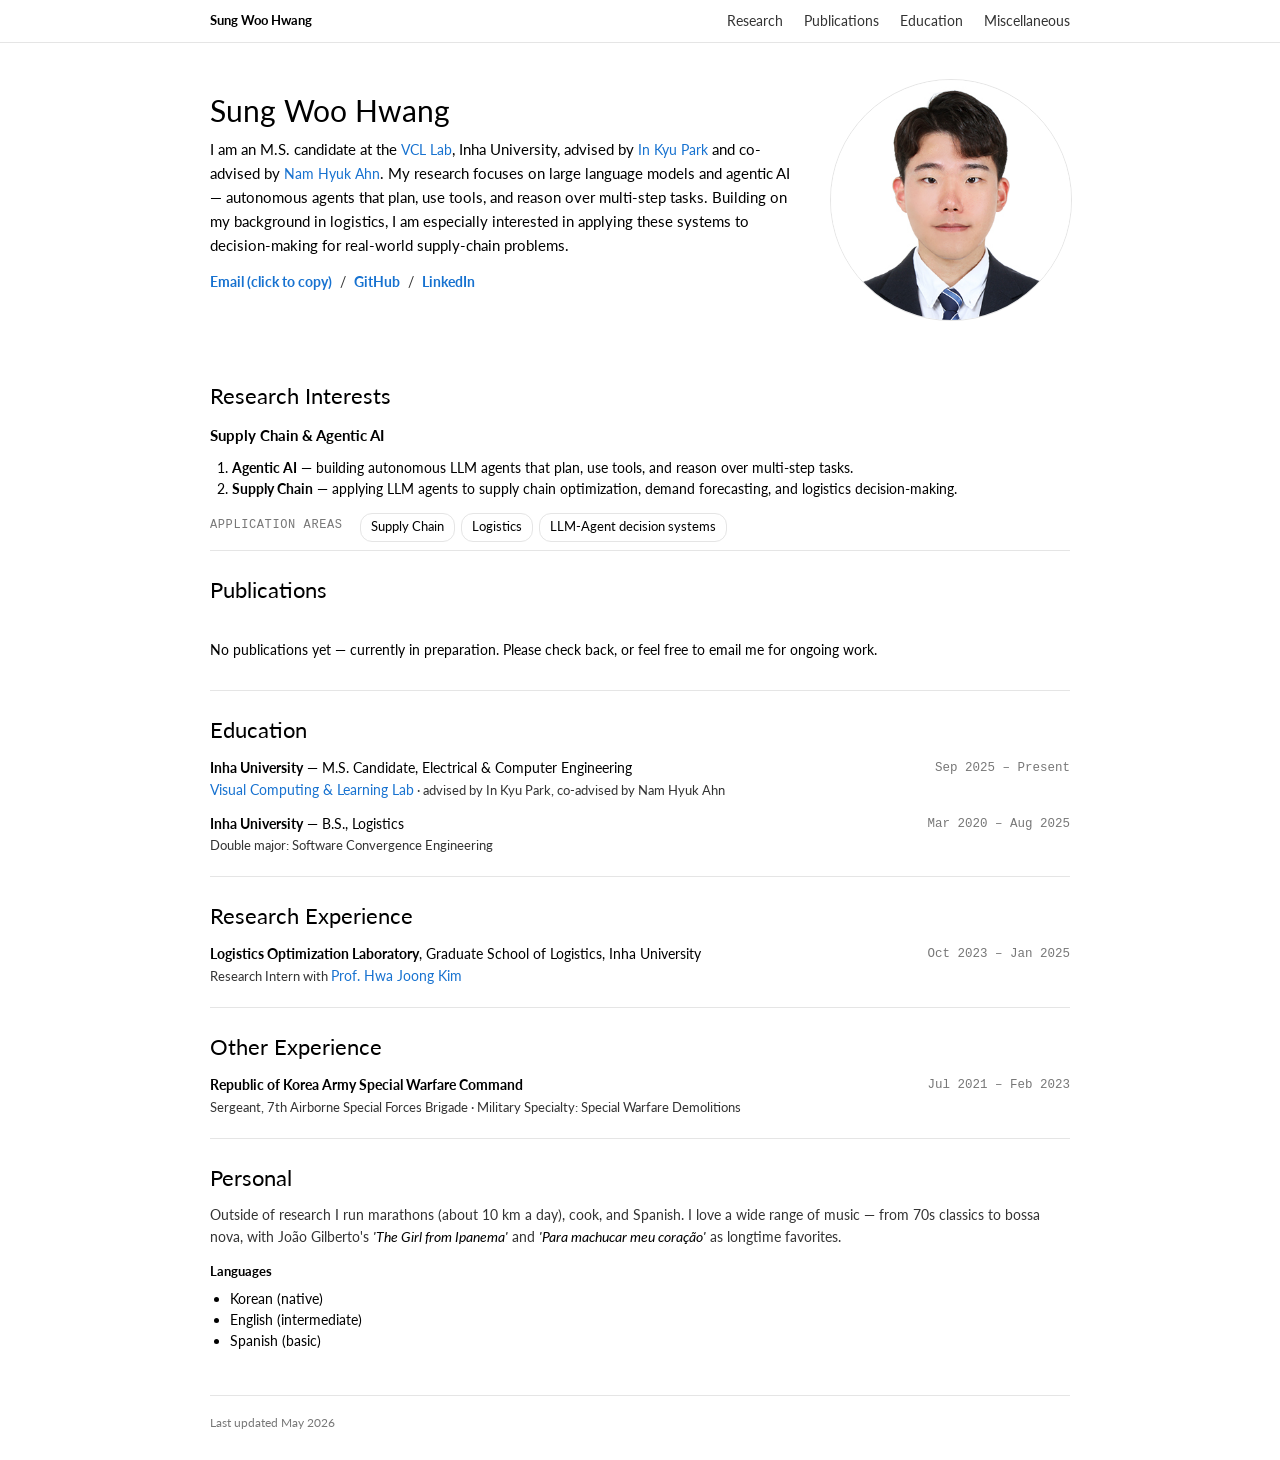
==== commit 8379b9ae: "Move the photo gallery to its own page The gallery no longer sits at the bottom of the main page; it" ====
--- a/index.html
+++ b/index.html
@@ -6,436 +6,7 @@
 <meta name="viewport" content="width=device-width, initial-scale=1">
 <meta name="author" content="Sung Woo Hwang">
 <link rel="icon" type="image/jpeg" href="images/SungWoo_Hwang.jpg">
-<style>
-/* ============================================================
-   Sung Woo Hwang Academic Site — Colors & Type
-   ============================================================ */
-
-/* ----- Webfonts (Google Fonts CDN, matching the reference) ----- */
-@import url('https://fonts.googleapis.com/css2?family=Lato:ital,wght@0,400;0,700;0,900;1,400;1,700&display=swap');
-
-:root {
-  /* ----- Color palette ----- */
-  /* Foreground / text */
-  --fg-1: #000000;          /* primary text — pure black like the reference */
-  --fg-2: #333333;           /* secondary text */
-  --fg-3: #777777;           /* tertiary text / captions */
-
-  /* Background */
-  --bg-1: #ffffff;           /* page background — pure white */
-  --bg-2: #fafafa;           /* subtle inset / tables */
-  --bg-3: #f0f0f0;           /* dividers / hairlines */
-
-  /* Brand accents — the iconic Jon Barron template pair */
-  --link: #1772d0;           /* link blue (resting) */
-  --link-hover: #f09228;     /* warm orange (hover/focus) */
-
-  /* Highlight (used for `span.highlight` — paper-title emphasis) */
-  --highlight-bg: #ffffd0;   /* pale yellow */
-
-  /* Semantic helpers */
-  --rule: #e5e5e5;           /* subtle horizontal rule color */
-  --code-bg: #f6f6f6;
-  --code-fg: #c7254e;        /* classic Bootstrap-era inline code red */
-
-  /* ----- Type ----- */
-  --font-sans: 'Lato', Verdana, Helvetica, sans-serif;
-  --font-mono: ui-monospace, SFMono-Regular, Menlo, Monaco, Consolas, "Liberation Mono", monospace;
-
-  /* Font sizes — match the original: body 14px, h2 22px, name 32px */
-  --fs-name: 32px;           /* the big name banner */
-  --fs-h1: 28px;
-  --fs-h2: 22px;             /* section headers ("About Me", "Education"…) */
-  --fs-h3: 18px;
-  --fs-paper: 14px;          /* .papertitle — bold body */
-  --fs-body: 14px;           /* paragraphs, list items, links */
-  --fs-small: 12px;          /* footer text */
-
-  /* Weights */
-  --fw-regular: 400;
-  --fw-bold: 700;            /* used for .papertitle and <strong> */
-
-  /* Line heights */
-  --lh-body: 1.5;
-  --lh-heading: 1.2;
-
-  /* ----- Spacing (table-layout era — mostly padding-driven) ----- */
-  --pad-cell: 16px;          /* td padding inside section tables */
-  --pad-profile: 2.5%;       /* % padding around the hero/profile cells */
-  --gap-section: 0px;        /* sections butt directly against each other */
-  --max-content: 800px;      /* outer table max-width */
-
-  /* ----- Borders / radii ----- */
-  --radius-photo: 50%;       /* avatar — circular */
-  --radius-box: 10px;        /* .colored-box rounded corners */
-  --radius-none: 0px;        /* most elements are unrounded */
-
-  /* ----- Motion ----- */
-  --t-fade: 0.2s ease-in-out;
-}
-
-/* ============================================================
-   Semantic styles — mirror the reference stylesheet exactly
-   ============================================================ */
-
-body, td, th, tr, p, a, li, ul {
-  font-family: var(--font-sans);
-  font-size: var(--fs-body);
-  color: var(--fg-1);
-  line-height: var(--lh-body);
-}
-
-strong {
-  font-family: var(--font-sans);
-  font-size: var(--fs-body);
-  font-weight: var(--fw-bold);
-}
-
-h1 {
-  margin: 0;
-  font-weight: var(--fw-regular);
-  font-family: var(--font-sans);
-  font-size: var(--fs-h1);
-  line-height: var(--lh-heading);
-}
-
-h2 {
-  margin: 0;
-  font-weight: var(--fw-regular);
-  font-family: var(--font-sans);
-  font-size: var(--fs-h2);
-  line-height: var(--lh-heading);
-}
-
-h3 {
-  margin: 0;
-  font-weight: var(--fw-bold);
-  font-family: var(--font-sans);
-  font-size: var(--fs-h3);
-}
-
-.name {
-  padding-top: 20px;
-  margin: 0;
-  font-family: var(--font-sans);
-  font-size: var(--fs-name);
-  font-weight: var(--fw-regular);
-}
-
-.papertitle {
-  font-family: var(--font-sans);
-  font-size: var(--fs-paper);
-  font-weight: var(--fw-bold);
-}
-
-a {
-  color: var(--link);
-  text-decoration: none;
-}
-
-a:focus,
-a:hover {
-  color: var(--link-hover);
-  text-decoration: none;
-}
-
-span.highlight {
-  background-color: var(--highlight-bg);
-}
-
-.colored-box {
-  color: var(--fg-1);
-  padding: 20px;
-  display: inline-block;
-  border-radius: var(--radius-box);
-}
-
-.fade,
-.two {
-  transition: opacity var(--t-fade);
-  -moz-transition: opacity var(--t-fade);
-  -webkit-transition: opacity var(--t-fade);
-}
-
-</style>
-<style>
-  html, body { background: #fff; }
-  body { margin: 0; }
-
-  .container { max-width: 860px; margin: 0 auto; padding: 0 16px; }
-
-  /* sticky mini nav */
-  .topnav {
-    position: sticky; top: 0; z-index: 10;
-    background: rgba(255,255,255,0.94);
-    backdrop-filter: saturate(140%) blur(6px);
-    -webkit-backdrop-filter: saturate(140%) blur(6px);
-    border-bottom: 1px solid var(--rule);
-  }
-  .topnav .row {
-    max-width: 860px; margin: 0 auto; padding: 10px 16px;
-    display: flex; justify-content: space-between; align-items: center;
-    font-family: var(--font-sans); font-size: 13px;
-  }
-  .topnav .name { font-weight: 700; color: var(--fg-1); font-size: 13px; padding: 0; margin: 0; }
-  .topnav nav a { margin-left: 18px; color: var(--fg-2); }
-  .topnav nav a:hover { color: var(--link-hover); }
-
-  /* hero — circular frame, head positioned to stay visible */
-  .hero { display: grid; grid-template-columns: 1fr 240px; gap: 32px;
-          padding: 36px 0 22px; align-items: center; }
-  .hero .portrait-wrap {
-    width: 240px; height: 240px;
-    border-radius: 50%;
-    overflow: hidden;
-    background: #fff;
-    border: 1px solid var(--rule);
-  }
-  .hero img.portrait {
-    width: 100%; height: 100%;
-    object-fit: cover;
-    object-position: center 18%;
-    display: block;
-  }
-  .hero .name { padding: 0; font-size: 30px; line-height: 1.15; margin: 0 0 10px; }
-  .hero .intro { font-size: 15px; line-height: 1.6; color: var(--fg-1); margin: 0 0 14px; }
-  .hero .links { font-size: 13.5px; color: var(--fg-2); }
-  .hero .links a { font-weight: 700; }
-  .applying {
-    display: inline-block; padding: 3px 9px; font-size: 11px;
-    font-family: var(--font-mono); border-radius: 3px;
-    background: #fff8d6; color: #8a5a00; margin-bottom: 10px;
-    border: 1px solid #f3e0a0;
-  }
-
-  /* downloads strip */
-  .downloads {
-    display: grid; grid-template-columns: repeat(5, 1fr); gap: 8px;
-    padding: 14px 0 0;
-  }
-  .dl {
-    display: flex; align-items: center; justify-content: center;
-    padding: 14px 12px;
-    border: 1px solid var(--rule); border-radius: 6px;
-    background: #fafafa;
-    text-decoration: none;
-    font-size: 14px; font-weight: 700; color: var(--fg-1);
-  }
-  .dl.ready { background: #fff; border-color: var(--link); color: var(--link); }
-  .dl.ready:hover { background: #f0f7ff; color: var(--link-hover); border-color: var(--link-hover); }
-  .dl.pending { cursor: default; opacity: 0.65; }
-
-  /* sections */
-  section { padding: 26px 0 8px; border-top: 1px solid var(--rule); }
-  section:first-of-type { border-top: none; }
-  section h2 {
-    font-size: 22px; font-weight: 400; margin: 0 0 14px;
-  }
-  section p { margin: 0 0 10px; font-size: 14px; line-height: 1.6; }
-
-  /* research interests */
-  .ri { font-size: 14px; line-height: 1.65; }
-  .ri .lead {
-    font-size: 15px; font-weight: 700; margin: 0 0 10px;
-    color: var(--fg-1);
-  }
-  .ri .meta-table {
-    display: grid;
-    grid-template-columns: 150px 1fr;
-    row-gap: 10px;
-    margin-top: 14px;
-    font-size: 14px;
-  }
-  .ri .meta-table .lbl {
-    font-size: 12px; font-family: var(--font-mono);
-    color: var(--fg-3); text-transform: uppercase; letter-spacing: 0.05em;
-    padding-top: 3px;
-  }
-  .ri .meta-table ol {
-    margin: 0; padding-left: 18px;
-  }
-  .ri .meta-table ol li { margin-bottom: 4px; }
-  .ri .pills { display: flex; flex-wrap: wrap; gap: 6px; }
-  .ri .pill {
-    font-size: 12.5px;
-    padding: 3px 10px; border: 1px solid var(--rule); border-radius: 12px;
-    color: var(--fg-1); background: #fff;
-  }
-
-  /* publications */
-  .pubs { display: grid; gap: 22px; }
-  .pub-block h3 {
-    font-size: 14px; font-weight: 700;
-    margin: 0 0 10px;
-    color: var(--fg-1);
-    letter-spacing: 0.02em;
-  }
-  .pub-block .sub {
-    font-size: 12px; font-family: var(--font-mono);
-    color: var(--fg-3); text-transform: uppercase; letter-spacing: 0.05em;
-    margin: 14px 0 8px;
-  }
-  .pub-block .empty {
-    font-size: 13.5px; color: var(--fg-3); font-style: italic;
-    padding: 8px 12px; border: 1px dashed var(--rule); border-radius: 4px;
-    background: #fcfcfc;
-  }
-
-  /* publication entry — thumb + meta, compact */
-  .pub {
-    display: grid;
-    grid-template-columns: 120px 1fr;
-    gap: 14px;
-    padding: 10px 0;
-    border-bottom: 1px solid #f3f3f3;
-  }
-  .pub:last-child { border-bottom: none; }
-  .pub .thumb {
-    width: 120px; height: 80px;
-    background: #f0f0f0; border: 1px solid var(--rule); border-radius: 4px;
-    display: flex; align-items: center; justify-content: center;
-    overflow: hidden;
-    font-size: 10px; color: var(--fg-3); font-family: var(--font-mono);
-    text-align: center;
-  }
-  .pub .thumb img { width: 100%; height: 100%; object-fit: cover; display: block; }
-  .pub .meta { font-size: 13.5px; line-height: 1.5; }
-  .pub .ttl { font-weight: 700; font-size: 14px; color: var(--fg-1); margin: 0 0 2px; }
-  .pub .authors { color: var(--fg-2); font-size: 12.5px; margin: 0 0 2px; }
-  .pub .authors b { color: var(--fg-1); }
-  .pub .venue { color: var(--fg-3); font-size: 12px; font-style: italic; margin: 0 0 4px; }
-  .pub .desc { color: var(--fg-1); font-size: 13px; margin: 4px 0 6px; line-height: 1.5; }
-  .pub .actions { font-size: 12px; font-family: var(--font-mono); }
-  .pub .actions a {
-    margin-right: 10px; padding: 1px 6px;
-    border: 1px solid var(--link); border-radius: 3px;
-    color: var(--link);
-  }
-  .pub .actions a:hover { color: var(--link-hover); border-color: var(--link-hover); }
-
-  /* education / experience */
-  .item { display: grid; grid-template-columns: 1fr auto; gap: 10px; margin-bottom: 12px; }
-  .item .body { font-size: 14px; line-height: 1.55; }
-  .item .body .org { font-weight: 700; }
-  .item .body .role { color: var(--fg-1); }
-  .item .body .sub { color: var(--fg-2); font-size: 13px; }
-  .item .when {
-    font-size: 12.5px; color: var(--fg-3);
-    font-family: var(--font-mono); white-space: nowrap;
-    padding-top: 2px;
-  }
-
-  /* about (personal — bottom) */
-  .about { font-size: 13.5px; color: var(--fg-2); line-height: 1.6; }
-  .about em { color: var(--fg-1); }
-
-  /* miscellaneous gallery */
-  .gallery { margin-top: 4px; }
-
-  /* contained stage — the set mixes 3:4 portraits with a 0.27 panorama and a
-     16:9 landscape, so nothing is cropped to a fixed frame */
-  .gallery .stage {
-    position: relative;
-    height: 460px;
-    background: var(--bg-2);
-    border: 1px solid var(--rule);
-    border-radius: 6px;
-    overflow: hidden;
-  }
-  .gallery .shot {
-    position: absolute; top: 0; left: 0;
-    width: 100%; height: 100%;
-    object-fit: contain;
-    opacity: 0;
-    transition: opacity 0.45s ease-in-out;
-  }
-  .gallery .shot.on { opacity: 1; }
-
-  /* blurred fill behind the photo — the set is mostly 3:4 portrait, which would
-     otherwise leave most of a full-width stage as flat grey */
-  .gallery .haze {
-    position: absolute; top: 0; left: 0;
-    width: 100%; height: 100%;
-    object-fit: cover;
-    transform: scale(1.18);
-    filter: blur(26px) saturate(1.25);
-    opacity: 0.38;
-    transition: opacity 0.45s ease-in-out;
-  }
-
-  .gallery .gnav {
-    position: absolute; top: 50%;
-    transform: translateY(-50%);
-    width: 36px; height: 36px; padding: 0;
-    display: flex; align-items: center; justify-content: center;
-    font: 400 20px/1 var(--font-sans);
-    color: var(--fg-2);
-    background: rgba(255,255,255,0.92);
-    border: 1px solid var(--rule);
-    border-radius: 50%;
-    cursor: pointer;
-    transition: color var(--t-fade), border-color var(--t-fade);
-  }
-  .gallery .gnav:hover,
-  .gallery .gnav:focus-visible { color: var(--link-hover); border-color: var(--link-hover); }
-  .gallery .gnav.prev { left: 12px; }
-  .gallery .gnav.next { right: 12px; }
-
-  .gallery .count {
-    position: absolute; right: 12px; bottom: 10px; margin: 0;
-    padding: 2px 8px;
-    font-family: var(--font-mono); font-size: 11px; color: var(--fg-2);
-    background: rgba(255,255,255,0.92);
-    border: 1px solid var(--rule); border-radius: 10px;
-  }
-
-  /* full contact sheet — every photo, click to jump */
-  .gallery .strip {
-    display: grid;
-    grid-template-columns: repeat(auto-fill, minmax(76px, 1fr));
-    gap: 6px;
-    margin-top: 10px;
-  }
-  .gallery .strip button {
-    padding: 0; aspect-ratio: 3 / 4;
-    background: var(--bg-2);
-    border: 1px solid var(--rule); border-radius: 4px;
-    overflow: hidden; cursor: pointer;
-    opacity: 0.5;
-    transition: opacity var(--t-fade), border-color var(--t-fade);
-  }
-  .gallery .strip button img {
-    width: 100%; height: 100%; object-fit: cover; display: block;
-  }
-  .gallery .strip button:hover,
-  .gallery .strip button:focus-visible { opacity: 1; }
-  .gallery .strip button[aria-current="true"] { opacity: 1; border-color: var(--link); }
-
-  @media (prefers-reduced-motion: reduce) {
-    .gallery .shot { transition: none; }
-  }
-
-  /* footer */
-  footer {
-    margin-top: 36px; padding: 18px 0 28px;
-    border-top: 1px solid var(--rule);
-    font-size: 12px; color: var(--fg-3); display: flex; justify-content: space-between;
-  }
-  footer a { color: var(--fg-3); }
-
-  @media (max-width: 720px) {
-    .hero { grid-template-columns: 1fr; }
-    .hero .portrait-wrap { width: 180px; height: 180px; margin: 0 auto; }
-    .downloads { grid-template-columns: repeat(2, 1fr); }
-    .ri .meta-table { grid-template-columns: 1fr; row-gap: 4px; }
-    .ri .meta-table .lbl { padding-top: 8px; }
-    /* four nav links no longer fit beside the name on a phone */
-    .topnav .row { flex-wrap: wrap; row-gap: 2px; }
-    .topnav nav a { margin: 0 16px 0 0; }
-    .gallery .stage { height: 340px; }
-    .gallery .strip { grid-template-columns: repeat(auto-fill, minmax(62px, 1fr)); }
-  }
-</style>
+<link rel="stylesheet" href="style.css">
 </head>
 <body>
 
@@ -446,7 +17,7 @@
       <a href="#research">Research</a>
       <a href="#publications">Publications</a>
       <a href="#education">Education</a>
-      <a href="#misc">Miscellaneous</a>
+      <a href="misc.html">Miscellaneous</a>
       <!-- <a href="#documents">Documents</a> -->
     </nav>
   </div>
@@ -609,25 +180,7 @@
     </ul>
   </section>
 
-  <!-- MISCELLANEOUS -->
-  <section id="misc">
-    <h2>Miscellaneous</h2>
-    <p>A few photos from outside the lab.</p>
-
-    <div class="gallery" id="gallery">
-      <div class="stage">
-        <img class="haze" alt="" aria-hidden="true">
-        <!-- two layers so one can decode underneath while the other is visible -->
-        <img class="shot" alt="">
-        <img class="shot" alt="">
-        <button class="gnav prev" type="button" aria-label="Previous photo">&#8249;</button>
-        <button class="gnav next" type="button" aria-label="Next photo">&#8250;</button>
-        <p class="count" aria-live="polite"></p>
-      </div>
-      <!-- thumbnails are built in JS so they follow the shuffled order -->
-      <div class="strip"></div>
-    </div>
-  </section>
+  <!-- Photos live on their own page — see misc.html -->
 
   <footer>
     <span>Last updated May 2026</span>
@@ -654,111 +207,6 @@
   }
 }
 
-/* ============================================================
-   Miscellaneous gallery
-   Shuffles the photo order on every visit, then rotates through it
-   one at a time. Arrows and the thumbnail grid below share that order.
-   ============================================================ */
-(function () {
-  var root = document.getElementById('gallery');
-  if (!root) return;
-
-  var COUNT = 16;        // images/misc/01.jpg … 16.jpg
-  var DELAY = 5000;      // ms between auto-advances
-
-  var stage   = root.querySelector('.stage');
-  var strip   = root.querySelector('.strip');
-  var layers  = root.querySelectorAll('.shot');
-  var haze    = root.querySelector('.haze');
-  var counter = root.querySelector('.count');
-
-  function pad(n) { return n < 10 ? '0' + n : String(n); }
-  function view(i)  { return 'images/misc/' + pad(i + 1) + '.jpg'; }
-  function thumb(i) { return 'images/misc/thumbs/' + pad(i + 1) + '.jpg'; }
-
-  // Fisher–Yates — the featured photo differs from visit to visit
-  var order = [];
-  for (var i = 0; i < COUNT; i++) order.push(i);
-  for (var i = order.length - 1; i > 0; i--) {
-    var j = Math.floor(Math.random() * (i + 1));
-    var t = order[i]; order[i] = order[j]; order[j] = t;
-  }
-
-  var buttons = order.map(function (photo, slot) {
-    var b = document.createElement('button');
-    b.type = 'button';
-    b.setAttribute('aria-label', 'Show photo ' + (slot + 1) + ' of ' + COUNT);
-    var img = document.createElement('img');
-    img.src = thumb(photo);
-    img.alt = '';
-    img.loading = 'lazy';
-    img.decoding = 'async';
-    b.appendChild(img);
-    b.addEventListener('click', function () { go(slot); restart(); });
-    strip.appendChild(b);
-    return b;
-  });
-
-  var pos = 0, front = 0, token = 0;
-
-  function go(slot) {
-    slot = ((slot % COUNT) + COUNT) % COUNT;   // wrap both directions
-    var mine = ++token;
-    pos = slot;
-
-    counter.textContent = (slot + 1) + ' / ' + COUNT;
-    buttons.forEach(function (b, i) {
-      b.setAttribute('aria-current', i === slot ? 'true' : 'false');
-    });
-
-    var back = layers[1 - front];
-    back.src = view(order[slot]);
-    back.alt = 'Personal photo ' + (slot + 1) + ' of ' + COUNT;
-
-    // fade in only once decoded, so a half-drawn image never shows
-    var swap = function () {
-      if (mine !== token) return;              // a newer request superseded this
-      back.classList.add('on');
-      layers[front].classList.remove('on');
-      haze.src = back.src;                     // already decoded, so no extra fetch
-      front = 1 - front;
-    };
-    if (back.decode) back.decode().then(swap).catch(swap);
-    else swap();
-
-    new Image().src = view(order[(slot + 1) % COUNT]);   // preload the next
-  }
-
-  var timer = null;
-  var reduced = window.matchMedia('(prefers-reduced-motion: reduce)');
-
-  function start() {
-    if (timer || reduced.matches) return;
-    timer = setInterval(function () { go(pos + 1); }, DELAY);
-  }
-  function stop() { clearInterval(timer); timer = null; }
-  function restart() { stop(); start(); }     // full delay after a manual jump
-
-  root.querySelector('.prev').addEventListener('click', function () { go(pos - 1); restart(); });
-  root.querySelector('.next').addEventListener('click', function () { go(pos + 1); restart(); });
-
-  root.addEventListener('keydown', function (e) {
-    if (e.key === 'ArrowLeft')  { go(pos - 1); restart(); e.preventDefault(); }
-    if (e.key === 'ArrowRight') { go(pos + 1); restart(); e.preventDefault(); }
-  });
-
-  // don't rotate while someone is looking at or interacting with a photo
-  stage.addEventListener('mouseenter', stop);
-  stage.addEventListener('mouseleave', start);
-  root.addEventListener('focusin', stop);
-  root.addEventListener('focusout', start);
-  document.addEventListener('visibilitychange', function () {
-    if (document.hidden) stop(); else start();
-  });
-
-  go(0);
-  start();
-})();
 </script>
 
 </body>
--- a/style.css
+++ b/style.css
@@ -0,0 +1,437 @@
+@import url('https://fonts.googleapis.com/css2?family=Lato:ital,wght@0,400;0,700;0,900;1,400;1,700&display=swap');
+/* ============================================================
+   Sung Woo Hwang Academic Site — Colors & Type
+   ============================================================ */
+
+/* ----- Webfonts (Google Fonts CDN, matching the reference) ----- */
+
+:root {
+  /* ----- Color palette ----- */
+  /* Foreground / text */
+  --fg-1: #000000;          /* primary text — pure black like the reference */
+  --fg-2: #333333;           /* secondary text */
+  --fg-3: #777777;           /* tertiary text / captions */
+
+  /* Background */
+  --bg-1: #ffffff;           /* page background — pure white */
+  --bg-2: #fafafa;           /* subtle inset / tables */
+  --bg-3: #f0f0f0;           /* dividers / hairlines */
+
+  /* Brand accents — the iconic Jon Barron template pair */
+  --link: #1772d0;           /* link blue (resting) */
+  --link-hover: #f09228;     /* warm orange (hover/focus) */
+
+  /* Highlight (used for `span.highlight` — paper-title emphasis) */
+  --highlight-bg: #ffffd0;   /* pale yellow */
+
+  /* Semantic helpers */
+  --rule: #e5e5e5;           /* subtle horizontal rule color */
+  --code-bg: #f6f6f6;
+  --code-fg: #c7254e;        /* classic Bootstrap-era inline code red */
+
+  /* ----- Type ----- */
+  --font-sans: 'Lato', Verdana, Helvetica, sans-serif;
+  --font-mono: ui-monospace, SFMono-Regular, Menlo, Monaco, Consolas, "Liberation Mono", monospace;
+
+  /* Font sizes — match the original: body 14px, h2 22px, name 32px */
+  --fs-name: 32px;           /* the big name banner */
+  --fs-h1: 28px;
+  --fs-h2: 22px;             /* section headers ("About Me", "Education"…) */
+  --fs-h3: 18px;
+  --fs-paper: 14px;          /* .papertitle — bold body */
+  --fs-body: 14px;           /* paragraphs, list items, links */
+  --fs-small: 12px;          /* footer text */
+
+  /* Weights */
+  --fw-regular: 400;
+  --fw-bold: 700;            /* used for .papertitle and <strong> */
+
+  /* Line heights */
+  --lh-body: 1.5;
+  --lh-heading: 1.2;
+
+  /* ----- Spacing (table-layout era — mostly padding-driven) ----- */
+  --pad-cell: 16px;          /* td padding inside section tables */
+  --pad-profile: 2.5%;       /* % padding around the hero/profile cells */
+  --gap-section: 0px;        /* sections butt directly against each other */
+  --max-content: 800px;      /* outer table max-width */
+
+  /* ----- Borders / radii ----- */
+  --radius-photo: 50%;       /* avatar — circular */
+  --radius-box: 10px;        /* .colored-box rounded corners */
+  --radius-none: 0px;        /* most elements are unrounded */
+
+  /* ----- Motion ----- */
+  --t-fade: 0.2s ease-in-out;
+}
+
+/* ============================================================
+   Semantic styles — mirror the reference stylesheet exactly
+   ============================================================ */
+
+body, td, th, tr, p, a, li, ul {
+  font-family: var(--font-sans);
+  font-size: var(--fs-body);
+  color: var(--fg-1);
+  line-height: var(--lh-body);
+}
+
+strong {
+  font-family: var(--font-sans);
+  font-size: var(--fs-body);
+  font-weight: var(--fw-bold);
+}
+
+h1 {
+  margin: 0;
+  font-weight: var(--fw-regular);
+  font-family: var(--font-sans);
+  font-size: var(--fs-h1);
+  line-height: var(--lh-heading);
+}
+
+h2 {
+  margin: 0;
+  font-weight: var(--fw-regular);
+  font-family: var(--font-sans);
+  font-size: var(--fs-h2);
+  line-height: var(--lh-heading);
+}
+
+h3 {
+  margin: 0;
+  font-weight: var(--fw-bold);
+  font-family: var(--font-sans);
+  font-size: var(--fs-h3);
+}
+
+.name {
+  padding-top: 20px;
+  margin: 0;
+  font-family: var(--font-sans);
+  font-size: var(--fs-name);
+  font-weight: var(--fw-regular);
+}
+
+.papertitle {
+  font-family: var(--font-sans);
+  font-size: var(--fs-paper);
+  font-weight: var(--fw-bold);
+}
+
+a {
+  color: var(--link);
+  text-decoration: none;
+}
+
+a:focus,
+a:hover {
+  color: var(--link-hover);
+  text-decoration: none;
+}
+
+span.highlight {
+  background-color: var(--highlight-bg);
+}
+
+.colored-box {
+  color: var(--fg-1);
+  padding: 20px;
+  display: inline-block;
+  border-radius: var(--radius-box);
+}
+
+.fade,
+.two {
+  transition: opacity var(--t-fade);
+  -moz-transition: opacity var(--t-fade);
+  -webkit-transition: opacity var(--t-fade);
+}
+  html, body { background: #fff; }
+  body { margin: 0; }
+
+  .container { max-width: 860px; margin: 0 auto; padding: 0 16px; }
+
+  /* sticky mini nav */
+  .topnav {
+    position: sticky; top: 0; z-index: 10;
+    background: rgba(255,255,255,0.94);
+    backdrop-filter: saturate(140%) blur(6px);
+    -webkit-backdrop-filter: saturate(140%) blur(6px);
+    border-bottom: 1px solid var(--rule);
+  }
+  .topnav .row {
+    max-width: 860px; margin: 0 auto; padding: 10px 16px;
+    display: flex; justify-content: space-between; align-items: center;
+    font-family: var(--font-sans); font-size: 13px;
+  }
+  .topnav .name { font-weight: 700; color: var(--fg-1); font-size: 13px; padding: 0; margin: 0; }
+  .topnav .name a { color: var(--fg-1); }
+  .topnav .name a:hover { color: var(--link-hover); }
+  .topnav nav a { margin-left: 18px; color: var(--fg-2); }
+  .topnav nav a:hover { color: var(--link-hover); }
+  /* mark the page you're already on */
+  .topnav nav a[aria-current="page"] { color: var(--fg-1); font-weight: 700; }
+
+  .backlink { margin: 18px 0 0; font-size: 13.5px; }
+
+  /* the photo page is short — keep its footer pinned to the bottom on tall
+     screens instead of leaving it stranded mid-viewport */
+  body.page-misc { display: flex; flex-direction: column; min-height: 100vh; }
+  body.page-misc .container { flex: 1 0 auto; display: flex; flex-direction: column; }
+  body.page-misc footer { margin-top: auto; }
+
+  /* hero — circular frame, head positioned to stay visible */
+  .hero { display: grid; grid-template-columns: 1fr 240px; gap: 32px;
+          padding: 36px 0 22px; align-items: center; }
+  .hero .portrait-wrap {
+    width: 240px; height: 240px;
+    border-radius: 50%;
+    overflow: hidden;
+    background: #fff;
+    border: 1px solid var(--rule);
+  }
+  .hero img.portrait {
+    width: 100%; height: 100%;
+    object-fit: cover;
+    object-position: center 18%;
+    display: block;
+  }
+  .hero .name { padding: 0; font-size: 30px; line-height: 1.15; margin: 0 0 10px; }
+  .hero .intro { font-size: 15px; line-height: 1.6; color: var(--fg-1); margin: 0 0 14px; }
+  .hero .links { font-size: 13.5px; color: var(--fg-2); }
+  .hero .links a { font-weight: 700; }
+  .applying {
+    display: inline-block; padding: 3px 9px; font-size: 11px;
+    font-family: var(--font-mono); border-radius: 3px;
+    background: #fff8d6; color: #8a5a00; margin-bottom: 10px;
+    border: 1px solid #f3e0a0;
+  }
+
+  /* downloads strip */
+  .downloads {
+    display: grid; grid-template-columns: repeat(5, 1fr); gap: 8px;
+    padding: 14px 0 0;
+  }
+  .dl {
+    display: flex; align-items: center; justify-content: center;
+    padding: 14px 12px;
+    border: 1px solid var(--rule); border-radius: 6px;
+    background: #fafafa;
+    text-decoration: none;
+    font-size: 14px; font-weight: 700; color: var(--fg-1);
+  }
+  .dl.ready { background: #fff; border-color: var(--link); color: var(--link); }
+  .dl.ready:hover { background: #f0f7ff; color: var(--link-hover); border-color: var(--link-hover); }
+  .dl.pending { cursor: default; opacity: 0.65; }
+
+  /* sections */
+  section { padding: 26px 0 8px; border-top: 1px solid var(--rule); }
+  section:first-of-type { border-top: none; }
+  section h2 {
+    font-size: 22px; font-weight: 400; margin: 0 0 14px;
+  }
+  section p { margin: 0 0 10px; font-size: 14px; line-height: 1.6; }
+
+  /* research interests */
+  .ri { font-size: 14px; line-height: 1.65; }
+  .ri .lead {
+    font-size: 15px; font-weight: 700; margin: 0 0 10px;
+    color: var(--fg-1);
+  }
+  .ri .meta-table {
+    display: grid;
+    grid-template-columns: 150px 1fr;
+    row-gap: 10px;
+    margin-top: 14px;
+    font-size: 14px;
+  }
+  .ri .meta-table .lbl {
+    font-size: 12px; font-family: var(--font-mono);
+    color: var(--fg-3); text-transform: uppercase; letter-spacing: 0.05em;
+    padding-top: 3px;
+  }
+  .ri .meta-table ol {
+    margin: 0; padding-left: 18px;
+  }
+  .ri .meta-table ol li { margin-bottom: 4px; }
+  .ri .pills { display: flex; flex-wrap: wrap; gap: 6px; }
+  .ri .pill {
+    font-size: 12.5px;
+    padding: 3px 10px; border: 1px solid var(--rule); border-radius: 12px;
+    color: var(--fg-1); background: #fff;
+  }
+
+  /* publications */
+  .pubs { display: grid; gap: 22px; }
+  .pub-block h3 {
+    font-size: 14px; font-weight: 700;
+    margin: 0 0 10px;
+    color: var(--fg-1);
+    letter-spacing: 0.02em;
+  }
+  .pub-block .sub {
+    font-size: 12px; font-family: var(--font-mono);
+    color: var(--fg-3); text-transform: uppercase; letter-spacing: 0.05em;
+    margin: 14px 0 8px;
+  }
+  .pub-block .empty {
+    font-size: 13.5px; color: var(--fg-3); font-style: italic;
+    padding: 8px 12px; border: 1px dashed var(--rule); border-radius: 4px;
+    background: #fcfcfc;
+  }
+
+  /* publication entry — thumb + meta, compact */
+  .pub {
+    display: grid;
+    grid-template-columns: 120px 1fr;
+    gap: 14px;
+    padding: 10px 0;
+    border-bottom: 1px solid #f3f3f3;
+  }
+  .pub:last-child { border-bottom: none; }
+  .pub .thumb {
+    width: 120px; height: 80px;
+    background: #f0f0f0; border: 1px solid var(--rule); border-radius: 4px;
+    display: flex; align-items: center; justify-content: center;
+    overflow: hidden;
+    font-size: 10px; color: var(--fg-3); font-family: var(--font-mono);
+    text-align: center;
+  }
+  .pub .thumb img { width: 100%; height: 100%; object-fit: cover; display: block; }
+  .pub .meta { font-size: 13.5px; line-height: 1.5; }
+  .pub .ttl { font-weight: 700; font-size: 14px; color: var(--fg-1); margin: 0 0 2px; }
+  .pub .authors { color: var(--fg-2); font-size: 12.5px; margin: 0 0 2px; }
+  .pub .authors b { color: var(--fg-1); }
+  .pub .venue { color: var(--fg-3); font-size: 12px; font-style: italic; margin: 0 0 4px; }
+  .pub .desc { color: var(--fg-1); font-size: 13px; margin: 4px 0 6px; line-height: 1.5; }
+  .pub .actions { font-size: 12px; font-family: var(--font-mono); }
+  .pub .actions a {
+    margin-right: 10px; padding: 1px 6px;
+    border: 1px solid var(--link); border-radius: 3px;
+    color: var(--link);
+  }
+  .pub .actions a:hover { color: var(--link-hover); border-color: var(--link-hover); }
+
+  /* education / experience */
+  .item { display: grid; grid-template-columns: 1fr auto; gap: 10px; margin-bottom: 12px; }
+  .item .body { font-size: 14px; line-height: 1.55; }
+  .item .body .org { font-weight: 700; }
+  .item .body .role { color: var(--fg-1); }
+  .item .body .sub { color: var(--fg-2); font-size: 13px; }
+  .item .when {
+    font-size: 12.5px; color: var(--fg-3);
+    font-family: var(--font-mono); white-space: nowrap;
+    padding-top: 2px;
+  }
+
+  /* about (personal — bottom) */
+  .about { font-size: 13.5px; color: var(--fg-2); line-height: 1.6; }
+  .about em { color: var(--fg-1); }
+
+  /* miscellaneous gallery */
+  .gallery { margin-top: 4px; }
+
+  /* contained stage — the set mixes 3:4 portraits with a 0.27 panorama and a
+     16:9 landscape, so nothing is cropped to a fixed frame */
+  .gallery .stage {
+    position: relative;
+    height: 460px;
+    background: var(--bg-2);
+    border: 1px solid var(--rule);
+    border-radius: 6px;
+    overflow: hidden;
+  }
+  .gallery .shot {
+    position: absolute; top: 0; left: 0;
+    width: 100%; height: 100%;
+    object-fit: contain;
+    opacity: 0;
+    transition: opacity 0.45s ease-in-out;
+  }
+  .gallery .shot.on { opacity: 1; }
+
+  /* blurred fill behind the photo — the set is mostly 3:4 portrait, which would
+     otherwise leave most of a full-width stage as flat grey */
+  .gallery .haze {
+    position: absolute; top: 0; left: 0;
+    width: 100%; height: 100%;
+    object-fit: cover;
+    transform: scale(1.18);
+    filter: blur(26px) saturate(1.25);
+    opacity: 0.38;
+    transition: opacity 0.45s ease-in-out;
+  }
+
+  .gallery .gnav {
+    position: absolute; top: 50%;
+    transform: translateY(-50%);
+    width: 36px; height: 36px; padding: 0;
+    display: flex; align-items: center; justify-content: center;
+    font: 400 20px/1 var(--font-sans);
+    color: var(--fg-2);
+    background: rgba(255,255,255,0.92);
+    border: 1px solid var(--rule);
+    border-radius: 50%;
+    cursor: pointer;
+    transition: color var(--t-fade), border-color var(--t-fade);
+  }
+  .gallery .gnav:hover,
+  .gallery .gnav:focus-visible { color: var(--link-hover); border-color: var(--link-hover); }
+  .gallery .gnav.prev { left: 12px; }
+  .gallery .gnav.next { right: 12px; }
+
+  .gallery .count {
+    position: absolute; right: 12px; bottom: 10px; margin: 0;
+    padding: 2px 8px;
+    font-family: var(--font-mono); font-size: 11px; color: var(--fg-2);
+    background: rgba(255,255,255,0.92);
+    border: 1px solid var(--rule); border-radius: 10px;
+  }
+
+  /* full contact sheet — every photo, click to jump */
+  .gallery .strip {
+    display: grid;
+    grid-template-columns: repeat(auto-fill, minmax(76px, 1fr));
+    gap: 6px;
+    margin-top: 10px;
+  }
+  .gallery .strip button {
+    padding: 0; aspect-ratio: 3 / 4;
+    background: var(--bg-2);
+    border: 1px solid var(--rule); border-radius: 4px;
+    overflow: hidden; cursor: pointer;
+    opacity: 0.5;
+    transition: opacity var(--t-fade), border-color var(--t-fade);
+  }
+  .gallery .strip button img {
+    width: 100%; height: 100%; object-fit: cover; display: block;
+  }
+  .gallery .strip button:hover,
+  .gallery .strip button:focus-visible { opacity: 1; }
+  .gallery .strip button[aria-current="true"] { opacity: 1; border-color: var(--link); }
+
+  @media (prefers-reduced-motion: reduce) {
+    .gallery .shot { transition: none; }
+  }
+
+  /* footer */
+  footer {
+    margin-top: 36px; padding: 18px 0 28px;
+    border-top: 1px solid var(--rule);
+    font-size: 12px; color: var(--fg-3); display: flex; justify-content: space-between;
+  }
+  footer a { color: var(--fg-3); }
+
+  @media (max-width: 720px) {
+    .hero { grid-template-columns: 1fr; }
+    .hero .portrait-wrap { width: 180px; height: 180px; margin: 0 auto; }
+    .downloads { grid-template-columns: repeat(2, 1fr); }
+    .ri .meta-table { grid-template-columns: 1fr; row-gap: 4px; }
+    .ri .meta-table .lbl { padding-top: 8px; }
+    /* four nav links no longer fit beside the name on a phone */
+    .topnav .row { flex-wrap: wrap; row-gap: 2px; }
+    .topnav nav a { margin: 0 16px 0 0; }
+    .gallery .stage { height: 340px; }
+    .gallery .strip { grid-template-columns: repeat(auto-fill, minmax(62px, 1fr)); }
+  }
